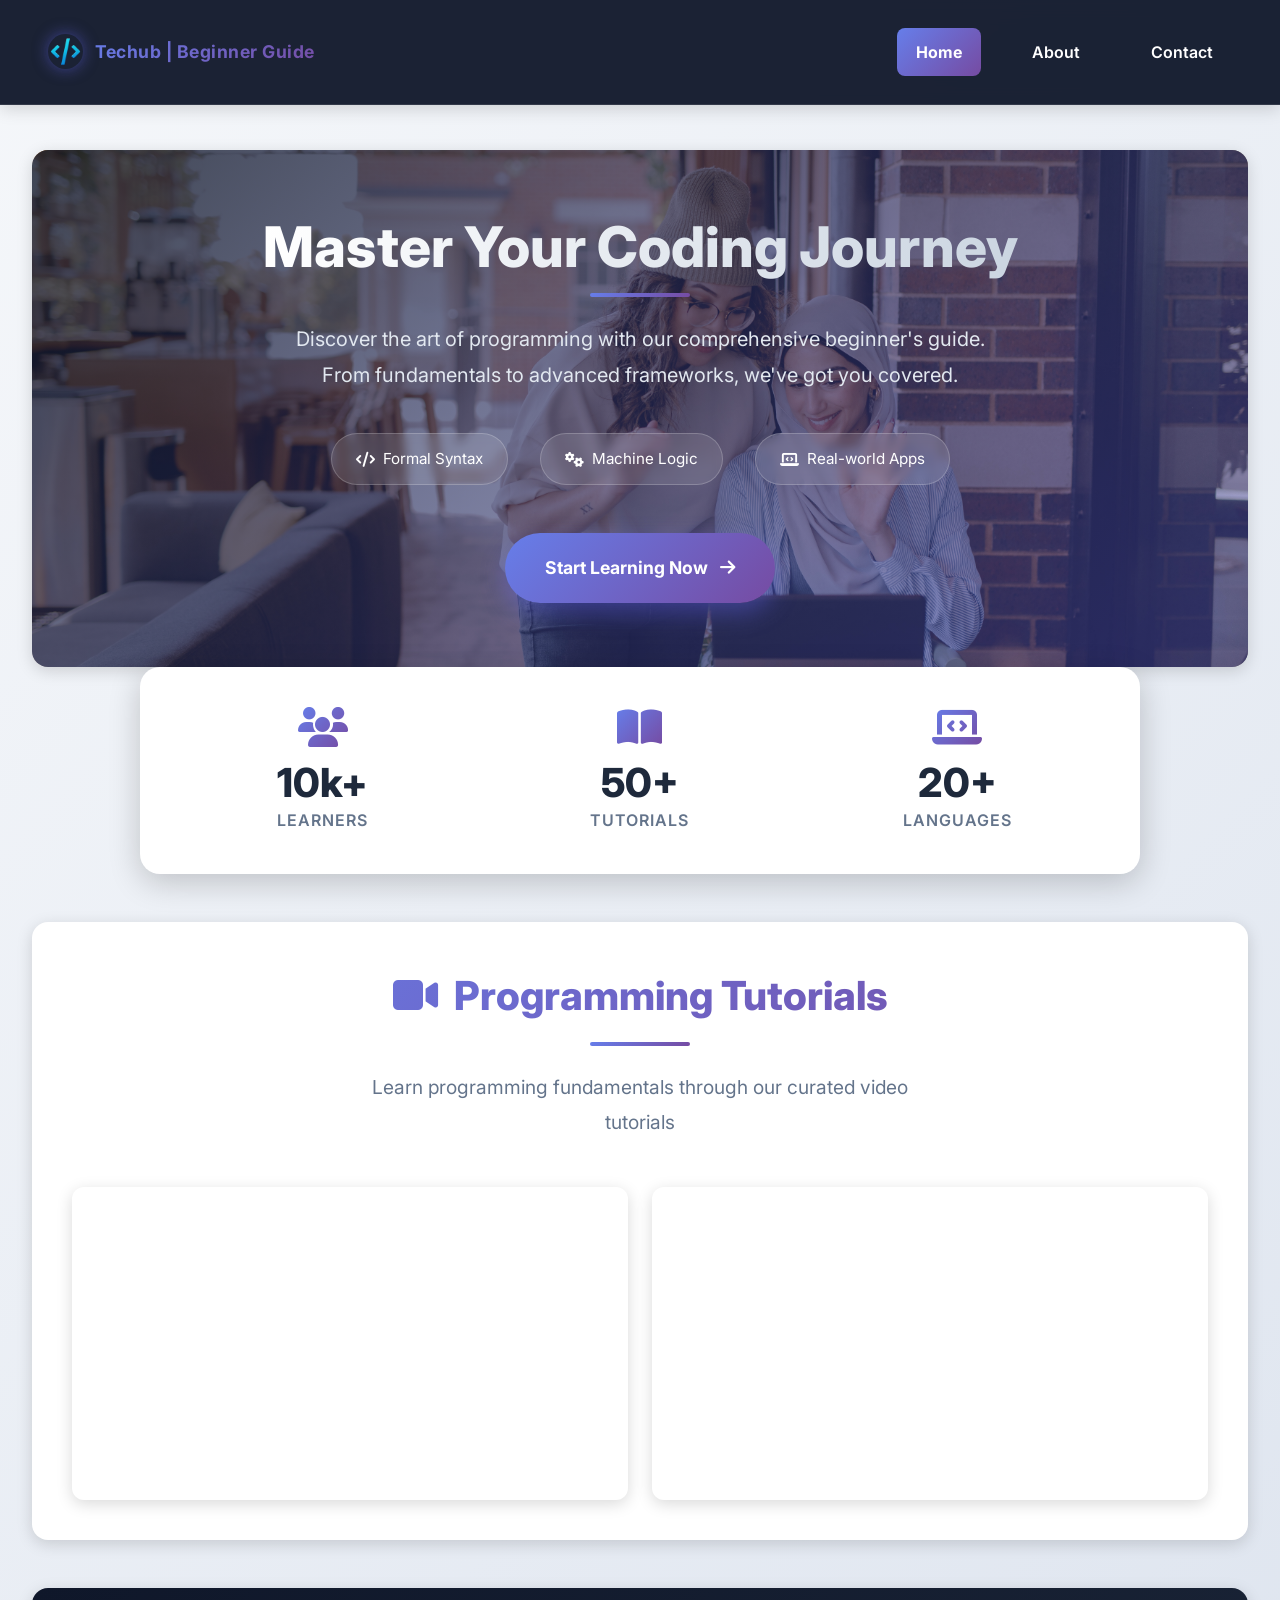
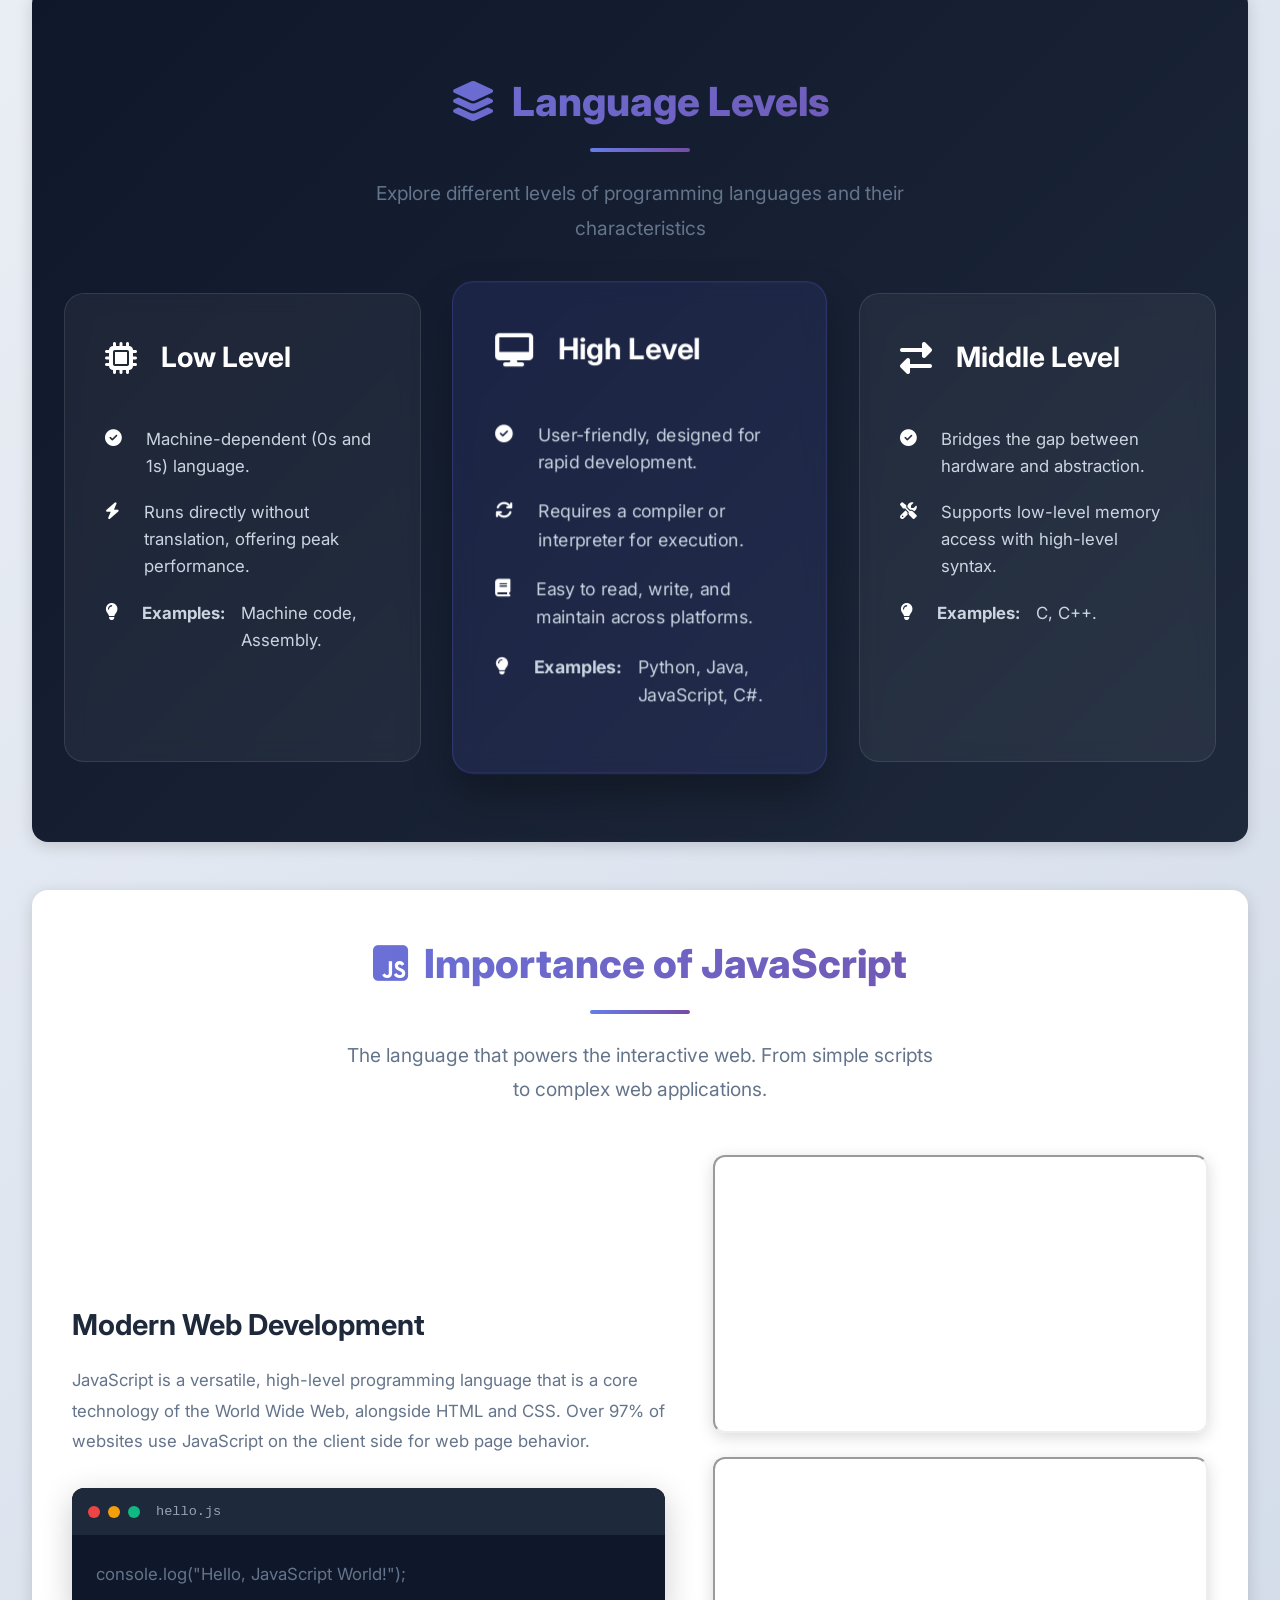
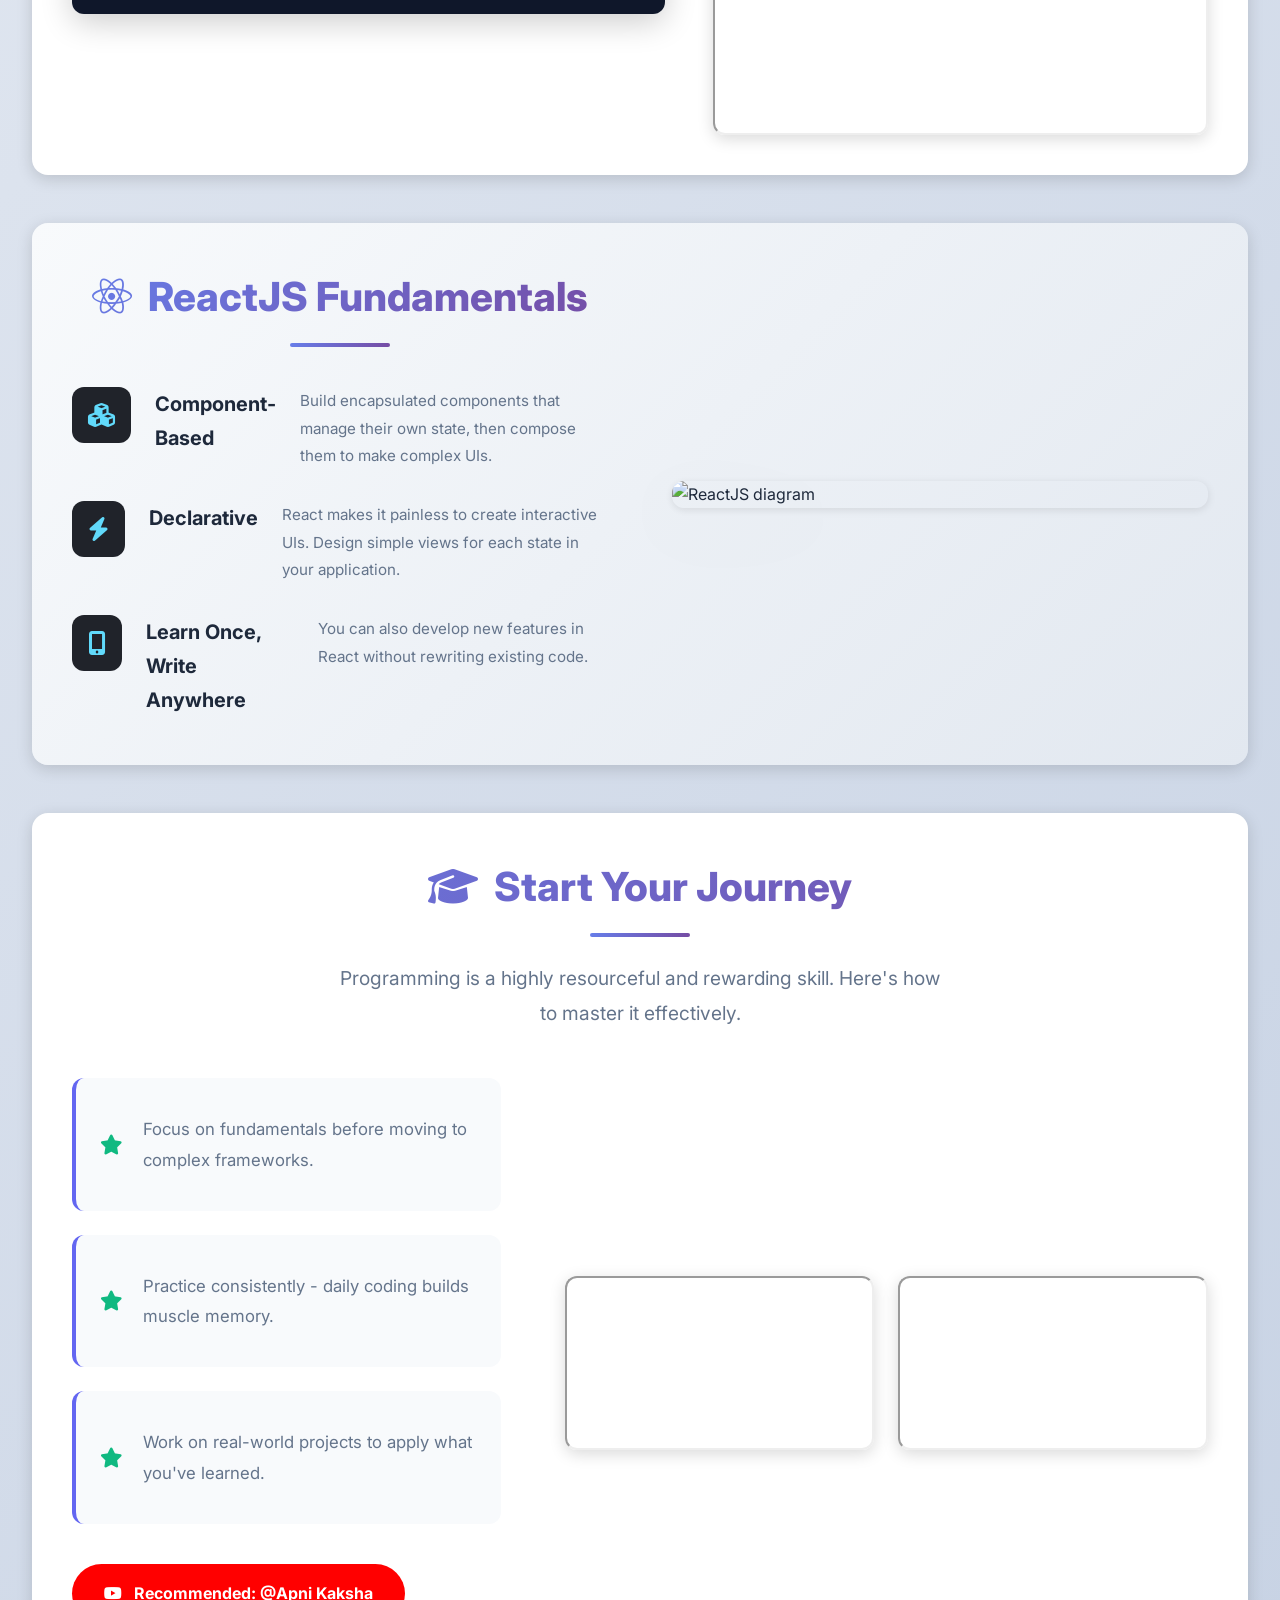
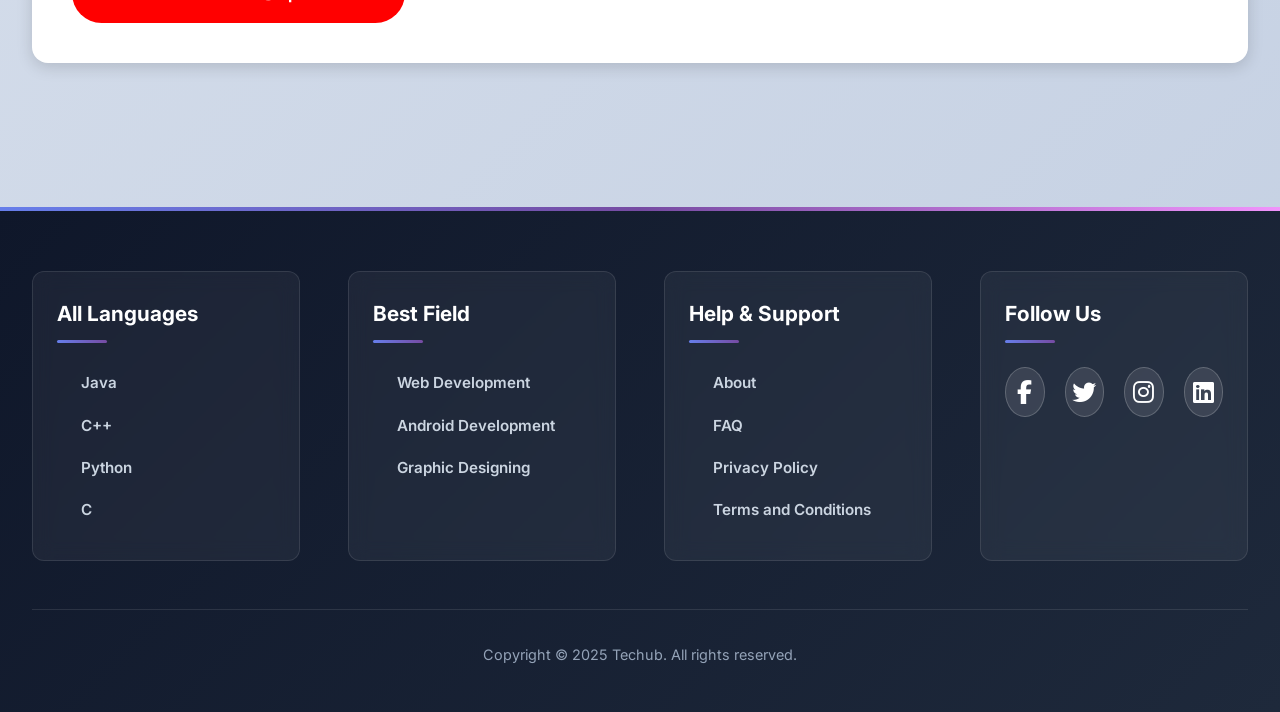
==== index.html @ 3363e0a1 "first commit" ====
<!DOCTYPE html>
<html lang="en">

<head>
    <meta charset="UTF-8">
    <meta http-equiv="X-UA-Compatible" content="IE=edge">
    <meta name="viewport" content="width=device-width, initial-scale=1.0">
    <meta name="description"
        content="Programming languages are a set of grammatical rules designed to instruct a computer how to perform specific tasks.">

    <!-- Font family -->
    <link href="https://fonts.googleapis.com/css2?family=Inter:wght@300;400;600;700;800&family=Roboto:wght@100;400;700&display=swap" rel="stylesheet">

    <!-- Font Awesome CDN -->
    <link rel="stylesheet" href="https://cdnjs.cloudflare.com/ajax/libs/font-awesome/6.4.2/css/all.min.css">

    <!-- CSS -->
    <link rel="stylesheet" href="./css/style.css" type="text/css">
    <link rel="stylesheet" href="./css/footer.css" type="text/css">

    <!-- Favicon -->
    <link rel="icon" href="./images/codesss.png" type="image/png">

    <title>Techub | The-Beginner-Guide</title>
</head>

<body>
    <!-- Navigation bar -->
    <header>
        <nav class="navbar">
            <div class="logo">
                <a href="./index.html">
                    <img src="./images/codesss.png" alt="Techub Logo">
                    <span>Techub | Beginner Guide</span>
                </a>
            </div>
            <button class="menu-toggle" aria-controls="primary-navigation" aria-expanded="false">
                <span class="sr-only">Menu</span>
                <i class="fas fa-bars"></i>
            </button>
            <ul id="primary-navigation" class="nav-links" data-visible="false">
                <li><a href="./index.html" class="active">Home</a></li>
                <li><a href="./html/about.html">About</a></li>
                <li><a href="./html/contact.html">Contact</a></li>
            </ul>
        </nav>
    </header>

    <!-- Main content -->
    <main>
        <section class="hero" id="home">
            <div class="hero-overlay"></div>
            <img class="homeimg" src="./images/microsoft-365-MFK0JpFU13U-unsplash.jpg" alt="Programming banner">
            <div class="text-content">
                <h1 class="hero-title">Master Your Coding Journey</h1>
                <p class="hero-subtitle">Discover the art of programming with our comprehensive beginner's guide. From fundamentals to advanced frameworks, we've got you covered.</p>
                <div class="hero-features">
                    <span><i class="fas fa-code"></i> Formal Syntax</span>
                    <span><i class="fas fa-cogs"></i> Machine Logic</span>
                    <span><i class="fas fa-laptop-code"></i> Real-world Apps</span>
                </div>
                <a href="#languages" class="cta-button">Start Learning Now <i class="fas fa-arrow-right"></i></a>
            </div>
        </section>

        <!-- Stats Section -->
        <section class="stats-section">
            <div class="stat-item">
                <i class="fas fa-users"></i>
                <span class="stat-number">10k+</span>
                <span class="stat-label">Learners</span>
            </div>
            <div class="stat-item">
                <i class="fas fa-book-open"></i>
                <span class="stat-number">50+</span>
                <span class="stat-label">Tutorials</span>
            </div>
            <div class="stat-item">
                <i class="fas fa-laptop-code"></i>
                <span class="stat-number">20+</span>
                <span class="stat-label">Languages</span>
            </div>
        </section>

        <!-- Embedded videos -->
        <section class="video-section" id="videos">
            <div class="section-header">
                <h1><i class="fas fa-video"></i> Programming Tutorials</h1>
                <p>Learn programming fundamentals through our curated video tutorials</p>
            </div>
            <div class="youtube">
                <iframe src="https://www.youtube.com/embed/e-5obm1G_FY" title="Functionality Of Programming"
                    frameborder="0"
                    allow="accelerometer; clipboard-write; encrypted-media; gyroscope; picture-in-picture; web-share"
                    allowfullscreen></iframe>
                <iframe src="https://www.youtube.com/embed/M3BM9TB-8yA" title="YouTube video player"
                    frameborder="0"
                    allow="accelerometer; clipboard-write; encrypted-media; gyroscope; picture-in-picture; web-share"
                    allowfullscreen></iframe>
            </div>
        </section>

        <!-- Programming languages -->
        <section class="languages" id="languages">
            <div class="section-header">
                <h1><i class="fas fa-layer-group"></i> Language Levels</h1>
                <p>Explore different levels of programming languages and their characteristics</p>
            </div>
            
            <div class="languages-grid">
                <div class="language-card">
                    <h2><i class="fas fa-microchip"></i> Low Level</h2>
                    <div class="card-content">
                        <p><i class="fas fa-check-circle"></i> Machine-dependent (0s and 1s) language.</p>
                        <p><i class="fas fa-bolt"></i> Runs directly without translation, offering peak performance.</p>
                        <p><i class="fas fa-lightbulb"></i> <strong>Examples:</strong> Machine code, Assembly.</p>
                    </div>
                </div>

                <div class="language-card featured">
                    <h2><i class="fas fa-desktop"></i> High Level</h2>
                    <div class="card-content">
                        <p><i class="fas fa-check-circle"></i> User-friendly, designed for rapid development.</p>
                        <p><i class="fas fa-sync"></i> Requires a compiler or interpreter for execution.</p>
                        <p><i class="fas fa-book"></i> Easy to read, write, and maintain across platforms.</p>
                        <p><i class="fas fa-lightbulb"></i> <strong>Examples:</strong> Python, Java, JavaScript, C#.</p>
                    </div>
                </div>

                <div class="language-card">
                    <h2><i class="fas fa-exchange-alt"></i> Middle Level</h2>
                    <div class="card-content">
                        <p><i class="fas fa-check-circle"></i> Bridges the gap between hardware and abstraction.</p>
                        <p><i class="fas fa-tools"></i> Supports low-level memory access with high-level syntax.</p>
                        <p><i class="fas fa-lightbulb"></i> <strong>Examples:</strong> C, C++.</p>
                    </div>
                </div>
            </div>
        </section>

        <!-- Importance of JavaScript -->
        <section id="javascript" class="js-section">
            <div class="section-header">
                <a href="https://www.geeksforgeeks.org/javascript/" target="_blank">
                    <h1><i class="fab fa-js-square"></i> Importance of JavaScript</h1>
                </a>
                <p>The language that powers the interactive web. From simple scripts to complex web applications.</p>
            </div>
            
            <div class="js-content">
                <div class="js-text">
                    <h2>Modern Web Development</h2>
                    <p>JavaScript is a versatile, high-level programming language that is a core technology of the World Wide Web, alongside HTML and CSS. Over 97% of websites use JavaScript on the client side for web page behavior.</p>
                    <div class="code-window">
                        <div class="code-header">
                            <span class="dot red"></span>
                            <span class="dot yellow"></span>
                            <span class="dot green"></span>
                            <span class="file-name">hello.js</span>
                        </div>
                        <p class="code-example">console.log("Hello, JavaScript World!");</p>
                    </div>
                </div>
                <div class="youtube-grid">
                    <iframe src="https://www.youtube.com/embed/Dv7gLpW91DM" title="JavaScript Tutorial"></iframe>
                    <iframe src="https://www.youtube.com/embed/1LkOa7Ky2ak" title="JS Fundamentals"></iframe>
                </div>
            </div>
        </section>

        <!-- About ReactJS -->
        <section id="reactjs" class="react-section">
            <div class="react-container">
                <div class="react-text">
                    <a href="https://upmostly.com/tutorials/react-hello-world-your-first-react-app" target="_blank">
                        <h1><i class="fab fa-react"></i> ReactJS Fundamentals</h1>
                    </a>
                    <div class="react-features">
                        <div class="react-feature">
                            <i class="fas fa-cubes"></i>
                            <h3>Component-Based</h3>
                            <p>Build encapsulated components that manage their own state, then compose them to make complex UIs.</p>
                        </div>
                        <div class="react-feature">
                            <i class="fas fa-bolt"></i>
                            <h3>Declarative</h3>
                            <p>React makes it painless to create interactive UIs. Design simple views for each state in your application.</p>
                        </div>
                        <div class="react-feature">
                            <i class="fas fa-mobile-alt"></i>
                            <h3>Learn Once, Write Anywhere</h3>
                            <p>You can also develop new features in React without rewriting existing code.</p>
                        </div>
                    </div>
                </div>
                <div class="react-visual">
                    <img src="https://miro.medium.com/v2/resize:fit:828/format:webp/1*y6C4nSvy2Woe0m7bWEn4BA.png" alt="ReactJS diagram">
                </div>
            </div>
        </section>

        <!-- Learning programming -->
        <section id="learning" class="learning-section">
            <div class="section-header">
                <h1><i class="fas fa-graduation-cap"></i> Start Your Journey</h1>
                <p>Programming is a highly resourceful and rewarding skill. Here's how to master it effectively.</p>
            </div>
            
            <div class="learning-grid">
                <div class="learning-tips">
                    <div class="tip-item">
                        <i class="fas fa-star"></i>
                        <p>Focus on fundamentals before moving to complex frameworks.</p>
                    </div>
                    <div class="tip-item">
                        <i class="fas fa-star"></i>
                        <p>Practice consistently - daily coding builds muscle memory.</p>
                    </div>
                    <div class="tip-item">
                        <i class="fas fa-star"></i>
                        <p>Work on real-world projects to apply what you've learned.</p>
                    </div>
                    <a href="https://www.youtube.com/@ApniKakshaOfficial" target="_blank" class="channel-btn">
                        <i class="fab fa-youtube"></i> Recommended: @Apni Kaksha
                    </a>
                </div>
                <div class="learning-videos">
                    <div class="youtube">
                        <iframe src="https://www.youtube.com/embed/ToZSFHUJdHM" title="Learning Tips 1"></iframe>
                        <iframe src="https://www.youtube.com/embed/shoQfc0cJp4" title="Learning Tips 2"></iframe>
                    </div>
                </div>
            </div>
        </section>
    </main>

    <!-- Footer -->
    <footer id="footer">
        <div class="f-container">
            <div class="f-row">
                <div class="f-column">
                    <h4>All Languages</h4>
                    <ul>
                        <li><a href="https://www.geeksforgeeks.org/java-tutorial/">Java</a></li>
                        <li><a href="https://www.geeksforgeeks.org/c-plus-plus/">C++</a></li>
                        <li><a href="https://www.geeksforgeeks.org/python-programming-language/">Python</a></li>
                        <li><a href="https://www.geeksforgeeks.org/c-programming-language/">C</a></li>
                    </ul>
                </div>
                <div class="f-column">
                    <h4>Best Field</h4>
                    <ul>
                        <li><a href="https://www.freecodecamp.org/news/tag/web-development/">Web Development</a></li>
                        <li><a href="https://www.freecodecamp.org/news/tag/android-app-development/">Android Development</a></li>
                        <li><a href="https://www.freecodecamp.org/news/tag/graphic-design/">Graphic Designing</a></li>
                    </ul>
                </div>
                <div class="f-column">
                    <h4>Help & Support</h4>
                    <ul>
                        <li><a href="./html/about.html">About</a></li>
                        <li><a href="./html/FAQ.html">FAQ</a></li>
                        <li><a href="./html/privacy_policy.html">Privacy Policy</a></li>
                        <li><a href="./html/T&C.html">Terms and Conditions</a></li>
                    </ul>
                </div>
                <div class="f-column">
                    <h4>Follow Us</h4>
                    <div class="social-links">
                        <a href="https://www.facebook.com/" target="_blank"><i class="fab fa-facebook-f"></i></a>
                        <a href="https://twitter.com/keshav_legend" target="_blank"><i class="fab fa-twitter"></i></a>
                        <a href="https://www.instagram.com/keshav._.legend/?hl=en" target="_blank"><i class="fab fa-instagram"></i></a>
                        <a href="https://www.linkedin.com/in/keshu23/" target="_blank"><i class="fa-brands fa-linkedin"></i></a>
                    </div>
                </div>
            </div>
        </div>
        <p class="copyright">Copyright © 2025 Techub. All rights reserved.</p>
    </footer>

    <!-- JavaScript -->
    <script src="./js/script.js" type="text/javascript"></script>
</body>

</html>
---- css/style.css ----
/* MODERN NAVBAR STYLES */
:root {
    --primary-color: #6366f1;
    --secondary-color: #8b5cf6;
    --accent-color: #10b981;
    --dark-bg: #0f172a;
    --card-bg: #ffffff;
    --text-primary: #1e293b;
    --text-secondary: #64748b;
    --gradient-1: linear-gradient(135deg, #667eea 0%, #764ba2 100%);
    --gradient-2: linear-gradient(135deg, #f093fb 0%, #f5576c 100%);
    --shadow-sm: 0 2px 8px rgba(0, 0, 0, 0.1);
    --shadow-md: 0 4px 16px rgba(0, 0, 0, 0.15);
    --shadow-lg: 0 8px 32px rgba(0, 0, 0, 0.2);
}

.navbar {
    display: flex;
    justify-content: space-between;
    align-items: center;
    background: rgba(15, 23, 42, 0.95);
    backdrop-filter: blur(10px);
    line-height: 6vh;
    padding: 8px 2rem;
    position: fixed;
    width: 100%;
    top: 0;
    z-index: 1000;
    transition: all 0.3s ease;
    box-shadow: var(--shadow-md);
    border-bottom: 1px solid rgba(255, 255, 255, 0.1);
}

.navbar.scrolled {
    padding: 5px 2rem;
    background: rgba(15, 23, 42, 0.98);
    box-shadow: var(--shadow-lg);
}

.logo {
    display: flex;
    align-items: center;
    justify-content: center;
    margin-left: 1rem;
}

.logo a {
    display: flex;
    align-items: center;
    flex-wrap: nowrap;
    text-decoration: none;
    transition: transform 0.3s ease;
}

.logo a:hover {
    transform: scale(1.05);
}

.logo img {
    width: 35px;
    height: 35px;
    margin-right: 0.75rem;
    border-radius: 50%;
    box-shadow: 0 0 15px rgba(99, 102, 241, 0.5);
    transition: all 0.3s ease;
}

.logo img:hover {
    box-shadow: 0 0 25px rgba(99, 102, 241, 0.8);
}

.logo a span {
    color: #fff;
    font-size: 1.1rem;
    font-weight: 700;
    background: linear-gradient(135deg, #667eea 0%, #764ba2 100%);
    -webkit-background-clip: text;
    -webkit-text-fill-color: transparent;
    background-clip: text;
    letter-spacing: 0.5px;
}

.menu-toggle {
    display: none;
    background: none;
    border: none;
    color: #fff;
    font-size: 1.8rem;
    cursor: pointer;
    padding: 0.5rem;
    border-radius: 8px;
    transition: all 0.3s ease;
}

.menu-toggle:hover {
    background-color: rgba(99, 102, 241, 0.2);
    transform: rotate(90deg);
}

.menu-toggle:focus {
    outline: 2px solid #6366f1;
}

.nav-links {
    list-style: none;
    display: flex;
    align-items: center;
    justify-content: center;
    margin-right: 1rem;
    padding: 0;
    gap: 2rem;
}

.nav-links a {
    color: #fff;
    text-decoration: none;
    font-size: 1rem;
    font-weight: 600;
    padding: 0.6rem 1.2rem;
    border-radius: 8px;
    transition: all 0.2s ease-in-out;
    display: flex;
    align-items: center;
    justify-content: center;
}

.nav-links a:hover {
    background-color: rgba(255, 255, 255, 0.1);
    color: #fff;
}

.nav-links a.active {
    background: var(--gradient-1);
    color: #fff;
    font-weight: 700;
}

.sr-only {
    position: absolute;
    width: 1px;
    height: 1px;
    padding: 0;
    margin: -1px;
    overflow: hidden;
    clip: rect(0, 0, 0, 0);
    white-space: nowrap;
    border: 0;
}

/* General styles */
* {
    margin: 0;
    padding: 0;
    box-sizing: border-box;
}

html {
    scroll-behavior: smooth;
}

body {
    font-family: 'Inter', 'Roboto', sans-serif;
    margin: 0;
    padding-top: 70px;
    line-height: 1.7;
    color: var(--text-primary);
    background: linear-gradient(135deg, #f5f7fa 0%, #c3cfe2 100%);
    min-height: 100vh;
}

main {
    max-width: 1400px;
    margin: 0 auto;
    padding: 2rem;
}

section {
    margin: 3rem 0;
    padding: 2.5rem;
    background: var(--card-bg);
    border-radius: 16px;
    box-shadow: var(--shadow-md);
    transition: all 0.3s ease;
    animation: fadeInUp 0.6s ease-out;
}

section:hover {
    transform: translateY(-5px);
    box-shadow: var(--shadow-lg);
}

@keyframes fadeInUp {
    from {
        opacity: 0;
        transform: translateY(30px);
    }
    to {
        opacity: 1;
        transform: translateY(0);
    }
}

h1 {
    color: var(--text-primary);
    font-size: 2.5rem;
    margin-bottom: 1.5rem;
    font-weight: 800;
    background: var(--gradient-1);
    -webkit-background-clip: text;
    -webkit-text-fill-color: transparent;
    background-clip: text;
    text-align: center;
    position: relative;
    padding-bottom: 1rem;
}

h1::after {
    content: '';
    position: absolute;
    bottom: 0;
    left: 50%;
    transform: translateX(-50%);
    width: 100px;
    height: 4px;
    background: var(--gradient-1);
    border-radius: 2px;
}

h2 {
    color: var(--text-primary);
    font-size: 1.8rem;
    margin-bottom: 1rem;
    font-weight: 700;
    margin-top: 1.5rem;
}

p, ul {
    font-size: 1.05rem;
    margin: 0.75rem 0;
    color: var(--text-secondary);
    line-height: 1.8;
}

ul {
    padding-left: 2rem;
}

ul li {
    margin: 0.5rem 0;
    position: relative;
}

ul li::marker {
    color: var(--accent-color);
}

img {
    max-width: 100%;
    height: auto;
    display: block;
    margin: 1.5rem auto;
    border-radius: 12px;
    box-shadow: var(--shadow-sm);
}

.youtube {
    display: grid;
    grid-template-columns: repeat(auto-fit, minmax(300px, 1fr));
    gap: 1.5rem;
    margin-top: 1.5rem;
}

.youtube iframe {
    width: 100%;
    aspect-ratio: 16 / 9;
    border-radius: 12px;
    box-shadow: var(--shadow-md);
    transition: all 0.3s ease;
}

.youtube iframe:hover {
    transform: scale(1.02);
    box-shadow: var(--shadow-lg);
}

a {
    color: var(--primary-color);
    text-decoration: none;
    font-weight: 600;
    transition: all 0.3s ease;
}

a:hover {
    color: var(--secondary-color);
    text-decoration: none;
}

/* Hero Section Enhancement */
.hero {
    position: relative;
    overflow: hidden;
    padding: 0;
    min-height: 500px;
    display: flex;
    align-items: center;
    justify-content: center;
}

.hero-overlay {
    position: absolute;
    top: 0;
    left: 0;
    width: 100%;
    height: 100%;
    background: linear-gradient(135deg, rgba(15, 23, 42, 0.8) 0%, rgba(99, 102, 241, 0.4) 100%);
    z-index: 1;
}

.hero img {
    position: absolute;
    top: 0;
    left: 0;
    width: 100%;
    height: 100%;
    object-fit: cover;
    z-index: 0;
    margin: 0;
    border-radius: 0;
}

.hero .text-content {
    position: relative;
    z-index: 2;
    text-align: center;
    padding: 4rem 2rem;
    max-width: 900px;
    margin: 0 auto;
    background: none;
    border-radius: 0;
}

.hero-title {
    font-size: 3.5rem;
    font-weight: 800;
    color: #fff;
    margin-bottom: 1.5rem;
    line-height: 1.2;
    background: linear-gradient(to right, #fff, #cbd5e1);
    -webkit-background-clip: text;
    -webkit-text-fill-color: transparent;
    text-shadow: none;
}

.hero-subtitle {
    font-size: 1.25rem;
    color: #e2e8f0 !important;
    margin-bottom: 2.5rem;
    max-width: 700px;
    margin-left: auto;
    margin-right: auto;
}

.hero-features {
    display: flex;
    justify-content: center;
    gap: 2rem;
    margin-bottom: 3rem;
    flex-wrap: wrap;
}

.hero-features span {
    background: rgba(255, 255, 255, 0.1);
    padding: 0.75rem 1.5rem;
    border-radius: 50px;
    backdrop-filter: blur(5px);
    border: 1px solid rgba(255, 255, 255, 0.2);
    font-size: 0.95rem;
    color: #fff;
    display: flex;
    align-items: center;
    gap: 0.5rem;
}

.cta-button {
    display: inline-flex;
    align-items: center;
    gap: 0.75rem;
    background: var(--gradient-1);
    color: #fff !important;
    padding: 1.25rem 2.5rem;
    border-radius: 50px;
    font-size: 1.1rem;
    font-weight: 700;
    transition: all 0.3s cubic-bezier(0.4, 0, 0.2, 1);
    box-shadow: 0 10px 25px rgba(99, 102, 241, 0.4);
}

.cta-button:hover {
    transform: translateY(-3px) scale(1.02);
    box-shadow: 0 15px 35px rgba(99, 102, 241, 0.6);
    color: #fff;
}

/* Stats Section */
.stats-section {
    display: grid;
    grid-template-columns: repeat(3, 1fr);
    gap: 2rem;
    margin: -3rem auto 3rem;
    position: relative;
    z-index: 10;
    max-width: 1000px;
    padding: 2.5rem;
    background: #fff;
    border-radius: 20px;
    box-shadow: var(--shadow-lg);
}

.stat-item {
    text-align: center;
    display: flex;
    flex-direction: column;
    align-items: center;
}

.stat-item i {
    font-size: 2.5rem;
    margin-bottom: 1rem;
    background: var(--gradient-1);
    -webkit-background-clip: text;
    -webkit-text-fill-color: transparent;
}

.stat-number {
    font-size: 2.5rem;
    font-weight: 800;
    color: var(--text-primary);
    line-height: 1;
    margin-bottom: 0.25rem;
}

.stat-label {
    font-size: 1rem;
    color: var(--text-secondary);
    font-weight: 600;
    text-transform: uppercase;
    letter-spacing: 1px;
}

/* Section Header */
.section-header {
    text-align: center;
    margin-bottom: 3rem;
}

.section-header p {
    font-size: 1.2rem;
    color: var(--text-secondary);
    max-width: 600px;
    margin: 0 auto;
}

.languages {
    background: linear-gradient(135deg, #0f172a 0%, #1e293b 100%);
    color: #fff;
    padding: 5rem 2rem;
}

.languages-grid {
    display: grid;
    grid-template-columns: repeat(auto-fit, minmax(320px, 1fr));
    gap: 2.5rem;
    margin-top: 3rem;
}

.language-card {
    background: rgba(255, 255, 255, 0.05);
    padding: 2.5rem;
    margin: 0;
    border-radius: 20px;
    backdrop-filter: blur(10px);
    border: 1px solid rgba(255, 255, 255, 0.1);
    transition: all 0.4s cubic-bezier(0.175, 0.885, 0.32, 1.275);
    display: flex;
    flex-direction: column;
}

.language-card.featured {
    background: rgba(99, 102, 241, 0.1);
    border-color: rgba(99, 102, 241, 0.3);
    transform: scale(1.05);
    z-index: 1;
    box-shadow: 0 20px 40px rgba(0, 0, 0, 0.3);
}

.language-card:hover {
    background: rgba(255, 255, 255, 0.1);
    transform: translateY(-10px) scale(1.02);
    box-shadow: 0 25px 50px rgba(0, 0, 0, 0.4);
    border-color: rgba(255, 255, 255, 0.2);
}

.language-card h2 {
    color: #fff;
    margin-top: 0;
    font-size: 1.75rem;
    margin-bottom: 1.5rem;
    display: flex;
    align-items: center;
    gap: 1rem;
}

.language-card h2 i {
    color: var(--primary-color);
    font-size: 2rem;
}

.language-card.featured h2 i {
    color: #fff;
}

.card-content p {
    color: #cbd5e1 !important;
    margin: 1.25rem 0;
    display: flex; 
    align-items: flex-start;
    gap: 1rem;
    line-height: 1.6;
}

.card-content p i {
    color: var(--accent-color);
    margin-top: 0.25rem;
    flex-shrink: 0;
}

.language-card.featured .card-content p i {
    color: #fff;
}

/* JavaScript Section */
.js-content {
    display: grid;
    grid-template-columns: 1.2fr 1fr;
    gap: 3rem;
    align-items: center;
}

.code-window {
    background: #0f172a;
    border-radius: 12px;
    overflow: hidden;
    box-shadow: var(--shadow-lg);
    margin-top: 2rem;
}

.code-header {
    background: #1e293b;
    padding: 0.75rem 1rem;
    display: flex;
    align-items: center;
    gap: 0.5rem;
}

.dot {
    width: 12px;
    height: 12px;
    border-radius: 50%;
}

.dot.red { background: #ef4444; }
.dot.yellow { background: #f59e0b; }
.dot.green { background: #10b981; }

.file-name {
    color: #94a3b8;
    font-size: 0.85rem;
    margin-left: 0.5rem;
    font-family: monospace;
}

.code-example {
    background: transparent;
    border: none;
    margin: 0;
    padding: 1.5rem;
}

.youtube-grid {
    display: flex;
    flex-direction: column;
    gap: 1.5rem;
}

.youtube-grid iframe {
    width: 100%;
    aspect-ratio: 16 / 9;
    border-radius: 12px;
    box-shadow: var(--shadow-md);
}

/* React Section */
.react-section {
    background: linear-gradient(135deg, #f8fafc 0%, #e2e8f0 100%);
}

.react-container {
    display: grid;
    grid-template-columns: 1fr 1fr;
    gap: 4rem;
    align-items: center;
}

.react-features {
    display: flex;
    flex-direction: column;
    gap: 2rem;
    margin-top: 2.5rem;
}

.react-feature {
    display: flex;
    gap: 1.5rem;
    align-items: flex-start;
}

.react-feature i {
    font-size: 1.5rem;
    color: #61dafb;
    background: #20232a;
    padding: 1rem;
    border-radius: 12px;
    flex-shrink: 0;
}

.react-feature h3 {
    margin: 0 0 0.5rem;
    font-size: 1.25rem;
    color: var(--text-primary);
}

.react-feature p {
    margin: 0;
    font-size: 0.95rem;
}

.react-visual img {
    width: 100%;
    filter: drop-shadow(0 20px 40px rgba(0, 0, 0, 0.1));
    transition: transform 0.5s ease;
}

.react-visual img:hover {
    transform: scale(1.05) rotate(2deg);
}

/* Learning Section */
.learning-grid {
    display: grid;
    grid-template-columns: 1fr 1.5fr;
    gap: 4rem;
    align-items: center;
}

.learning-tips {
    display: flex;
    flex-direction: column;
    gap: 1.5rem;
}

.tip-item {
    display: flex;
    gap: 1.25rem;
    align-items: center;
    background: #f8fafc;
    padding: 1.5rem;
    border-radius: 12px;
    border-left: 4px solid var(--primary-color);
    transition: transform 0.3s ease;
}

.tip-item:hover {
    transform: translateX(10px);
}

.tip-item i {
    color: var(--accent-color);
    font-size: 1.25rem;
}

.channel-btn {
    display: inline-flex;
    align-items: center;
    gap: 0.75rem;
    background: #ff0000;
    color: #fff !important;
    padding: 1rem 2rem;
    border-radius: 50px;
    font-weight: 700;
    margin-top: 1rem;
    align-self: flex-start;
}

@media (max-width: 992px) {
    .js-content, .react-container, .learning-grid {
        grid-template-columns: 1fr;
        gap: 3rem;
    }
    
    .react-visual {
        order: -1;
    }
}

/* Icon Styling */
h1 i, h2 i {
    margin-right: 0.5rem;
    color: var(--primary-color);
}

.languages h1 i, .languages h2 i {
    color: #fff;
}

p i {
    color: var(--accent-color);
    margin-right: 0.5rem;
}

.languages p i {
    color: #fff;
}

/* Tablet and larger phones (max-width: 768px) */
@media (max-width: 768px) {
    .navbar {
        padding: 8px 1rem;
    }

    .menu-toggle {
        display: block;
    }

    .nav-links {
        display: none;
        flex-direction: column;
        width: 100%;
        background: rgba(15, 23, 42, 0.98);
        backdrop-filter: blur(10px);
        position: absolute;
        top: 100%;
        left: 0;
        padding: 1.5rem;
        margin-right: 0;
        gap: 0.75rem;
        animation: slideDown 0.3s ease-out;
        box-shadow: var(--shadow-lg);
        border-top: 1px solid rgba(255, 255, 255, 0.1);
    }

    @keyframes slideDown {
        from {
            opacity: 0;
            transform: translateY(-10px);
        }
        to {
            opacity: 1;
            transform: translateY(0);
        }
    }

    .nav-links[data-visible="true"] {
        display: flex;
    }

    .nav-links li {
        margin: 0.5rem 0;
    }

    .nav-links a {
        padding: 1rem;
        width: 100%;
        text-align: center;
        background-color: rgba(255, 255, 255, 0.05);
        border-radius: 8px;
    }

    body {
        padding-top: 60px;
    }

    main {
        padding: 1rem;
    }

    section {
        padding: 1.5rem;
        margin: 2rem 0;
    }

    h1 {
        font-size: 2rem;
    }

    h1::after {
        width: 80px;
    }

    h2 {
        font-size: 1.5rem;
    }

    p, ul {
        font-size: 0.95rem;
    }

    .hero {
        min-height: 400px;
    }

    .hero-title {
        font-size: 2.5rem;
    }

    .hero-subtitle {
        font-size: 1.1rem;
        margin-bottom: 2rem;
    }

    .stats-section {
        grid-template-columns: 1fr;
        margin: 2rem 0;
        padding: 1.5rem;
    }

    .stat-number {
        font-size: 2rem;
    }

    .hero img {
        max-height: none;
    }

    .text-content {
        padding: 3rem 1rem;
    }

    .text-content p {
        font-size: 0.95rem;
    }

    .youtube {
        grid-template-columns: 1fr;
    }

    .youtube iframe {
        max-width: 100%;
    }

    .languages h2 {
        font-size: 1.5rem;
    }
}

/* Small phones (max-width: 576px) */
@media (max-width: 576px) {
    .navbar {
        padding: 8px 0.75rem;
    }

    .logo {
        margin-left: 0.5rem;
    }

    .logo img {
        width: 28px;
        height: 28px;
        margin-right: 0.5rem;
    }

    .logo a span {
        font-size: 0.95rem;
    }

    .menu-toggle {
        font-size: 1.5rem;
    }

    .nav-links {
        padding: 1rem;
        margin-right: 0;
    }

    body {
        padding-top: 55px;
    }

    main {
        padding: 0.75rem;
    }

    section {
        padding: 1.25rem;
        margin: 1.5rem 0;
    }

    h1 {
        font-size: 1.75rem;
    }

    h1::after {
        width: 60px;
    }

    h2 {
        font-size: 1.3rem;
    }

    p, ul {
        font-size: 0.9rem;
    }

    .text-content p {
        font-size: 0.9rem;
    }

    .youtube iframe {
        max-width: 100%;
    }

    .languages h2 {
        font-size: 1.3rem;
    }
}
---- css/footer.css ----
/* Modern Footer Styles */
#footer {
    background: linear-gradient(135deg, #0f172a 0%, #1e293b 100%);
    color: #fff;
    padding: 4rem 2rem 2rem;
    margin-top: 4rem;
    position: relative;
    overflow: hidden;
}

#footer::before {
    content: '';
    position: absolute;
    top: 0;
    left: 0;
    right: 0;
    height: 4px;
    background: linear-gradient(90deg, #667eea 0%, #764ba2 50%, #f093fb 100%);
}

.f-container {
    max-width: 1400px;
    margin: 0 auto;
    position: relative;
    z-index: 1;
}

.f-row {
    display: grid;
    grid-template-columns: repeat(auto-fit, minmax(250px, 1fr));
    gap: 3rem;
    margin-bottom: 3rem;
}

.f-column {
    padding: 1.5rem;
    background: rgba(255, 255, 255, 0.05);
    border-radius: 12px;
    backdrop-filter: blur(10px);
    border: 1px solid rgba(255, 255, 255, 0.1);
    transition: all 0.3s ease;
}

.f-column:hover {
    transform: translateY(-5px);
    background: rgba(255, 255, 255, 0.08);
    box-shadow: 0 8px 32px rgba(0, 0, 0, 0.3);
}

.f-column h4 {
    font-size: 1.3rem;
    margin-bottom: 1.5rem;
    color: #fff;
    font-weight: 700;
    position: relative;
    padding-bottom: 0.75rem;
}

.f-column h4::after {
    content: '';
    position: absolute;
    bottom: 0;
    left: 0;
    width: 50px;
    height: 3px;
    background: linear-gradient(90deg, #667eea 0%, #764ba2 100%);
    border-radius: 2px;
}

.f-column ul {
    list-style: none;
    padding: 0;
    margin: 0;
}

.f-column ul li {
    margin-bottom: 0.75rem;
}

.f-column ul li a {
    color: #cbd5e1;
    text-decoration: none;
    font-size: 0.95rem;
    transition: all 0.3s ease;
    display: inline-block;
    position: relative;
    padding-left: 1.5rem;
}

.f-column ul li a::before {
    content: '→';
    position: absolute;
    left: 0;
    opacity: 0;
    transform: translateX(-10px);
    transition: all 0.3s ease;
    color: #667eea;
}

.f-column ul li a:hover {
    color: #fff;
    transform: translateX(5px);
    padding-left: 1.75rem;
}

.f-column ul li a:hover::before {
    opacity: 1;
    transform: translateX(0);
}

.social-links {
    display: flex;
    justify-content: center;
    gap: 1.25rem;
    margin-top: 1rem;
}

.social-links a {
    color: #fff;
    font-size: 1.5rem;
    width: 50px;
    height: 50px;
    display: flex;
    align-items: center;
    justify-content: center;
    border-radius: 50%;
    background: rgba(255, 255, 255, 0.1);
    border: 1px solid rgba(255, 255, 255, 0.2);
    transition: all 0.3s ease;
    position: relative;
    overflow: hidden;
}

.social-links a::before {
    content: '';
    position: absolute;
    top: 0;
    left: 0;
    width: 100%;
    height: 100%;
    background: linear-gradient(135deg, #667eea 0%, #764ba2 100%);
    opacity: 0;
    transition: opacity 0.3s ease;
}

.social-links a:hover {
    transform: translateY(-5px) rotate(360deg);
    box-shadow: 0 8px 20px rgba(102, 126, 234, 0.4);
    border-color: transparent;
}

.social-links a:hover::before {
    opacity: 1;
}

.social-links a i {
    position: relative;
    z-index: 1;
}

.copyright {
    margin-top: 2rem;
    padding-top: 2rem;
    border-top: 1px solid rgba(255, 255, 255, 0.1);
    font-size: 0.9rem;
    color: #94a3b8;
    text-align: center;
}

/* Tablet and larger phones (max-width: 768px) */
@media (max-width: 768px) {
    #footer {
        padding: 3rem 1.5rem 1.5rem;
    }

    .f-row {
        grid-template-columns: 1fr;
        gap: 2rem;
    }

    .f-column {
        padding: 1.25rem;
    }

    .f-column h4 {
        font-size: 1.2rem;
    }

    .f-column ul li a {
        font-size: 0.9rem;
    }

    .social-links a {
        width: 45px;
        height: 45px;
        font-size: 1.3rem;
    }

    .copyright {
        font-size: 0.85rem;
    }
}

/* Small phones (max-width: 576px) */
@media (max-width: 576px) {
    #footer {
        padding: 2.5rem 1rem 1.25rem;
        margin-top: 3rem;
    }

    .f-column {
        padding: 1rem;
    }

    .f-column h4 {
        font-size: 1.1rem;
    }

    .f-column ul li a {
        font-size: 0.85rem;
    }

    .social-links a {
        width: 40px;
        height: 40px;
        font-size: 1.2rem;
    }

    .copyright {
        font-size: 0.8rem;
    }
}
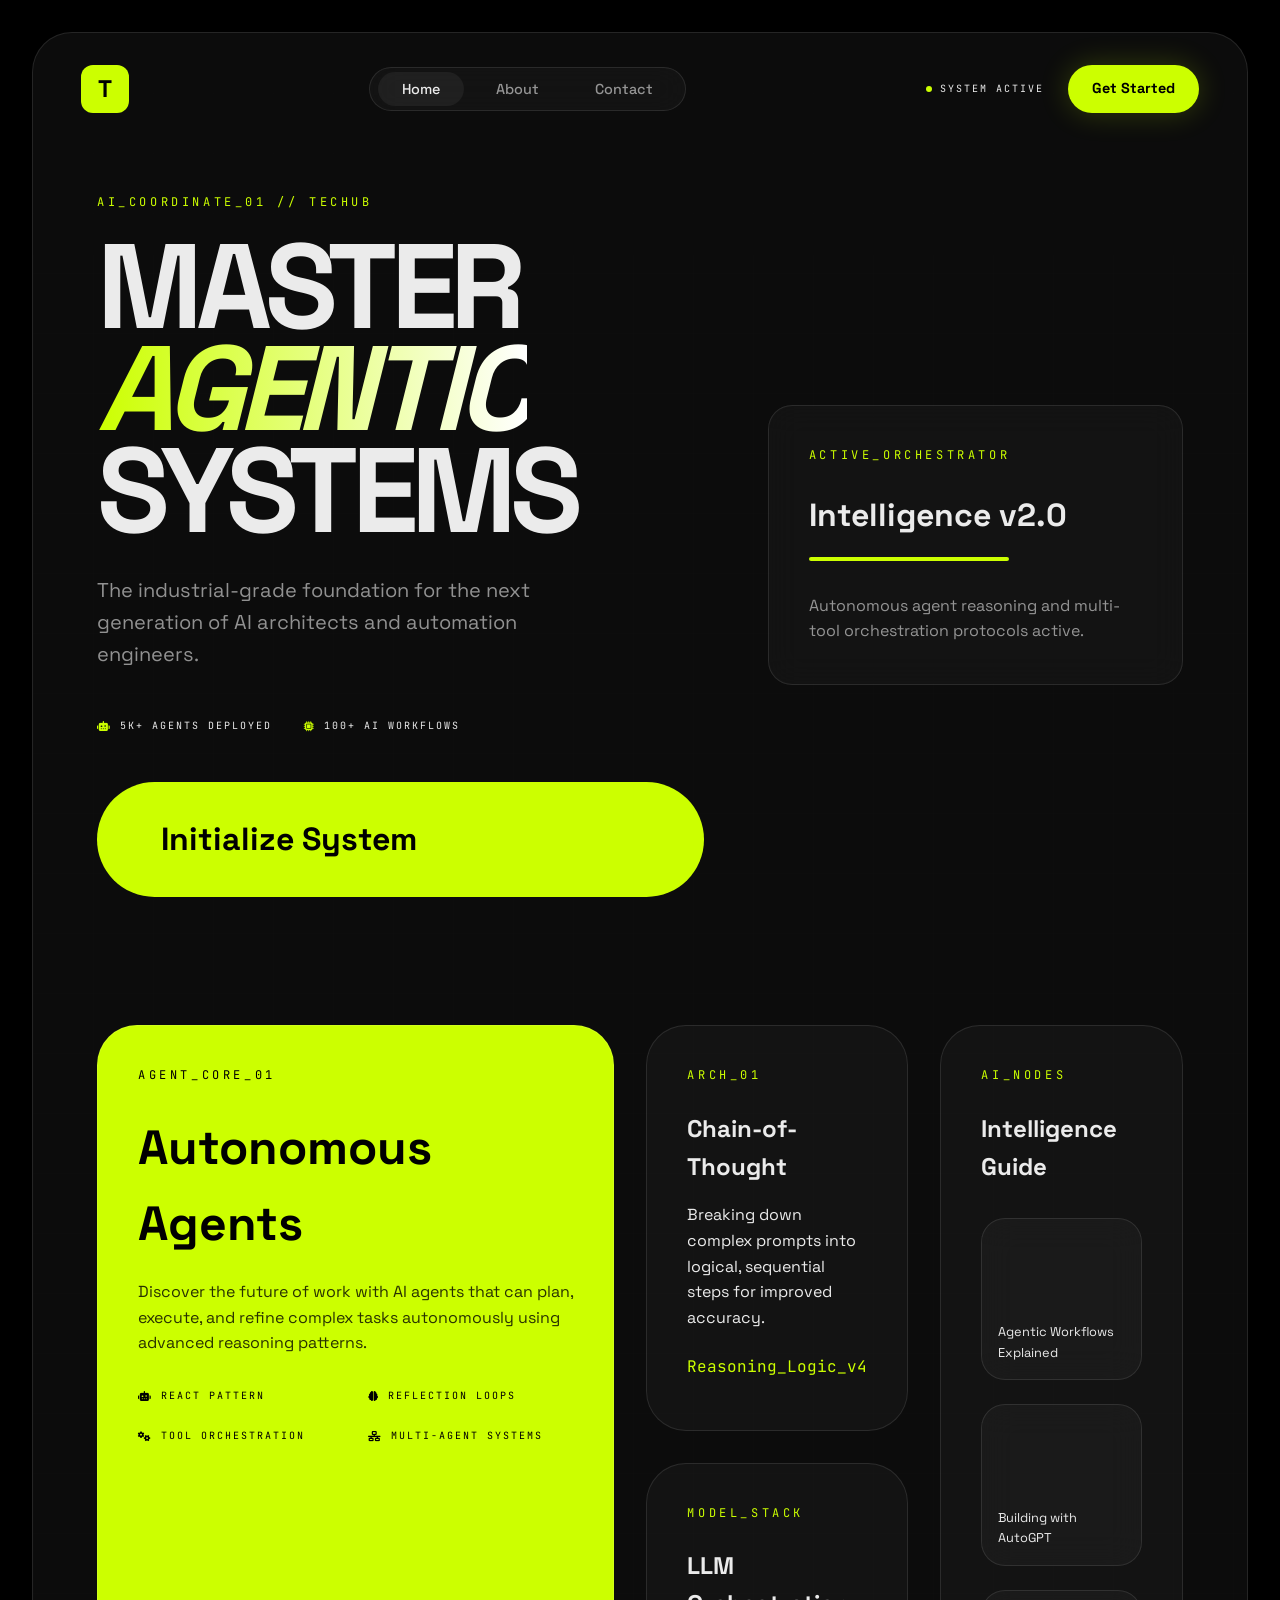
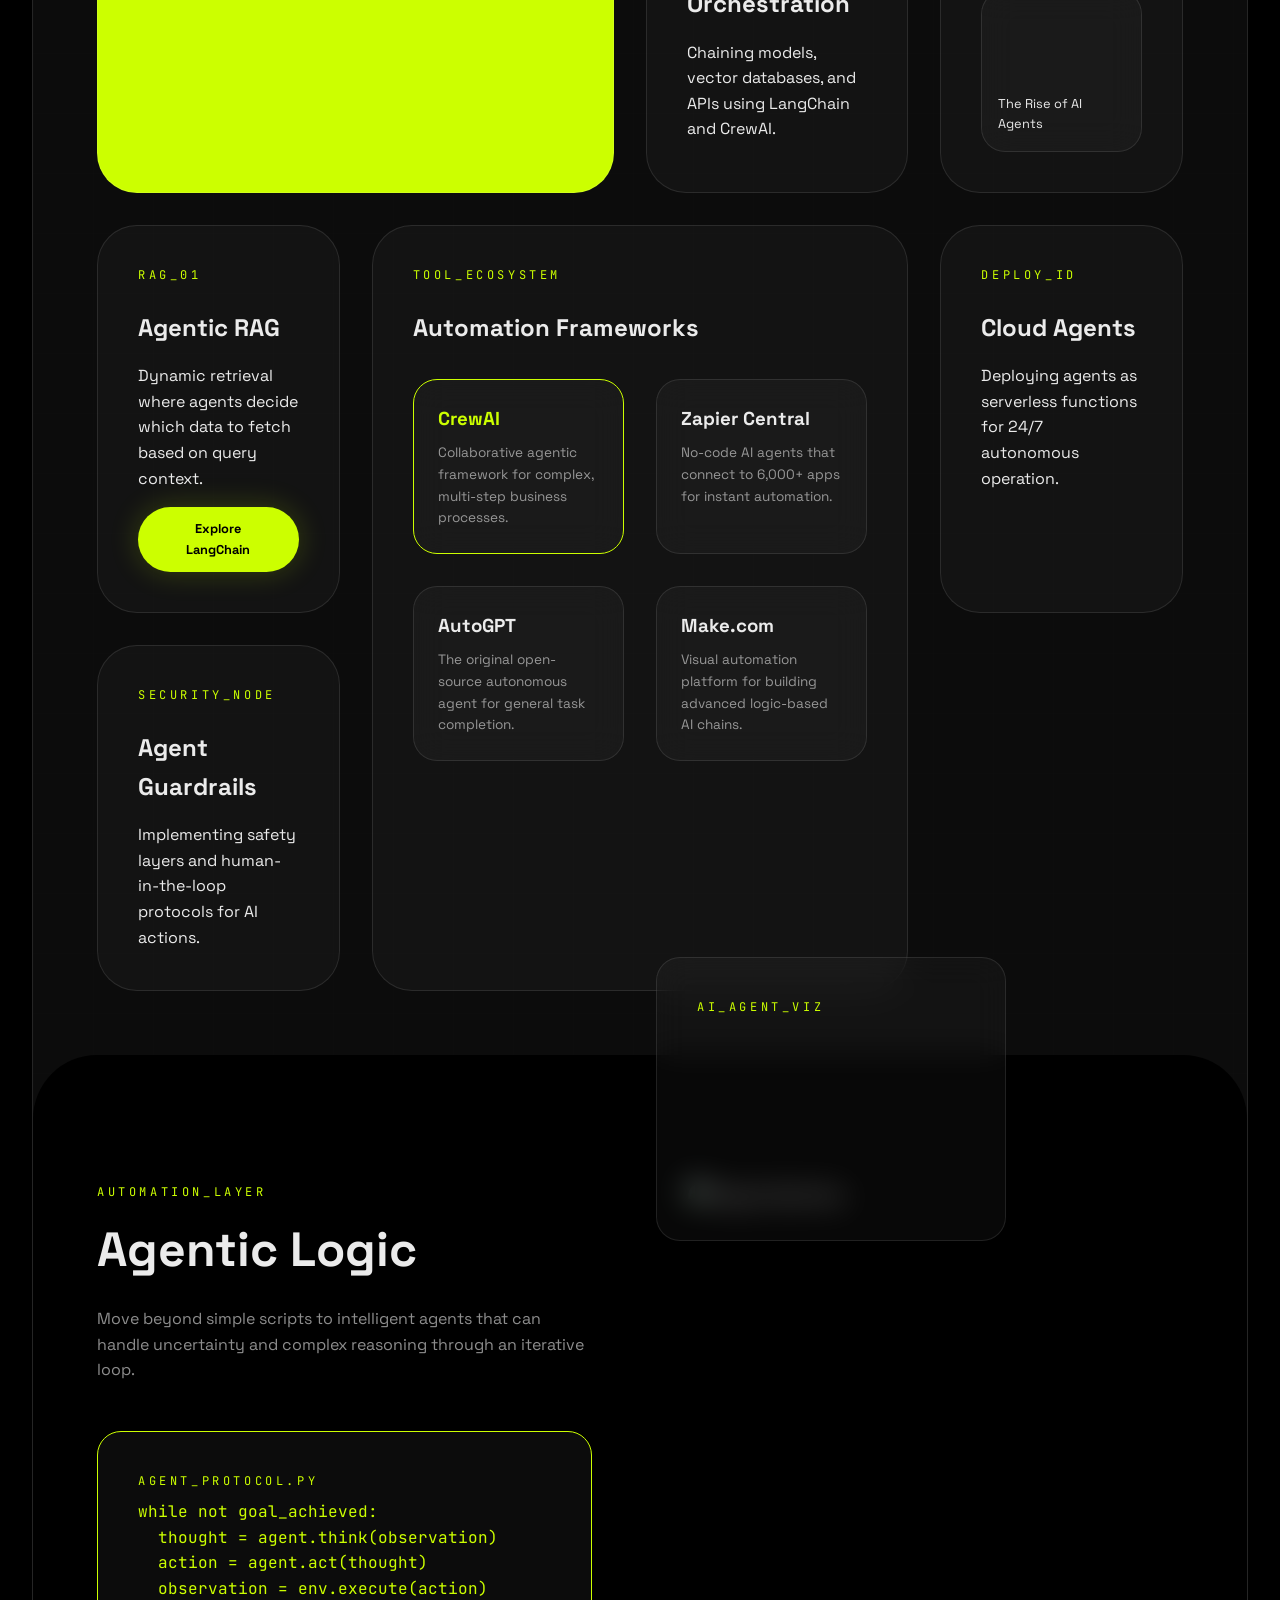
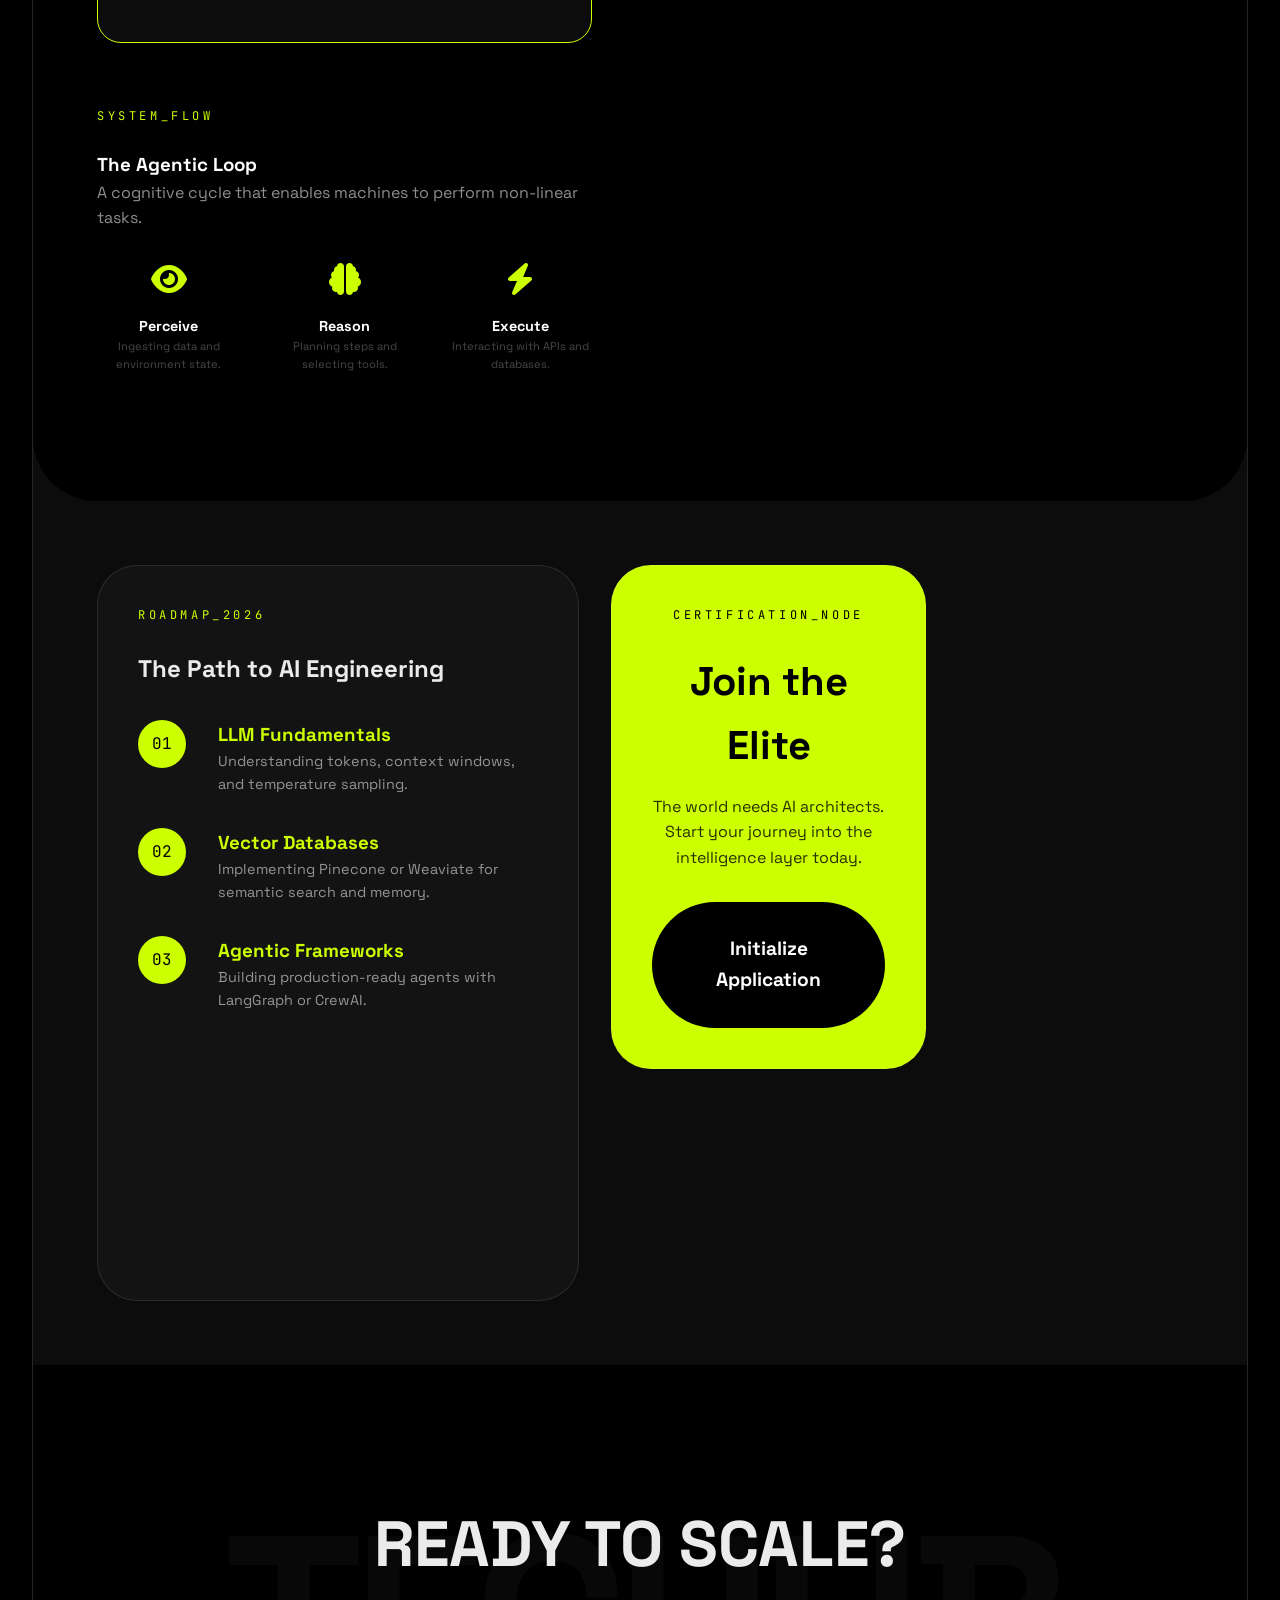
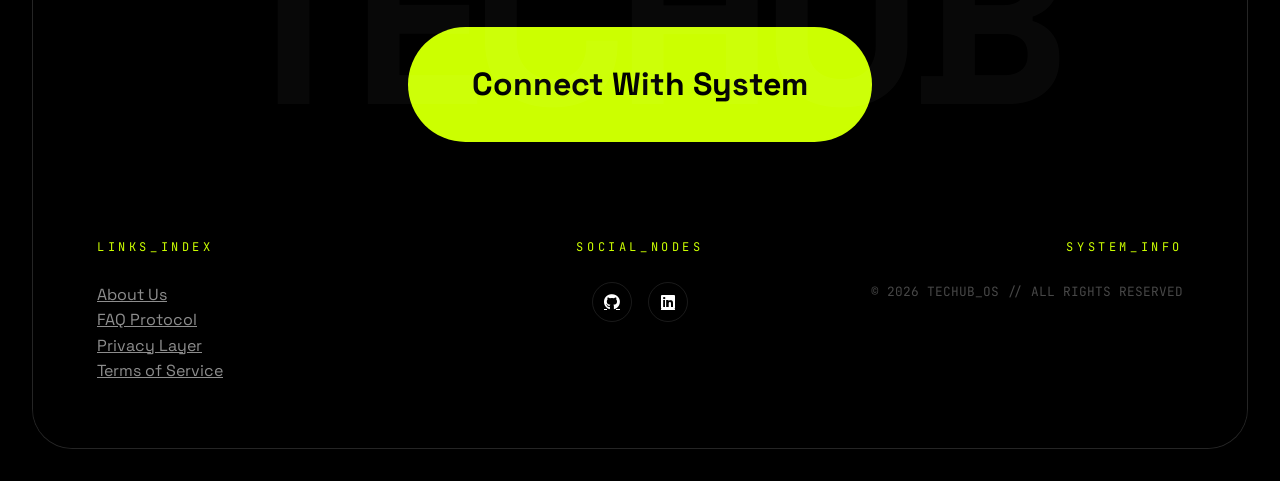
==== commit e47c3243: "feat(ui): redesign about and contact pages with futuristic theme" ====
--- a/index.html
+++ b/index.html
@@ -5,281 +5,275 @@
     <meta charset="UTF-8">
     <meta http-equiv="X-UA-Compatible" content="IE=edge">
     <meta name="viewport" content="width=device-width, initial-scale=1.0">
-    <meta name="description"
-        content="Programming languages are a set of grammatical rules designed to instruct a computer how to perform specific tasks.">
-
-    <!-- Font family -->
-    <link href="https://fonts.googleapis.com/css2?family=Inter:wght@300;400;600;700;800&family=Roboto:wght@100;400;700&display=swap" rel="stylesheet">
+    <meta name="description" content="A futuristic guide to mastering programming with Obsidian & Lime design system.">
+
+    <!-- CSS -->
+    <link rel="stylesheet" href="./css/style.css" type="text/css">
 
     <!-- Font Awesome CDN -->
     <link rel="stylesheet" href="https://cdnjs.cloudflare.com/ajax/libs/font-awesome/6.4.2/css/all.min.css">
 
-    <!-- CSS -->
-    <link rel="stylesheet" href="./css/style.css" type="text/css">
-    <link rel="stylesheet" href="./css/footer.css" type="text/css">
-
     <!-- Favicon -->
     <link rel="icon" href="./images/codesss.png" type="image/png">
 
-    <title>Techub | The-Beginner-Guide</title>
+    <title>Techub | Futuristic Beginner Guide</title>
 </head>
 
 <body>
-    <!-- Navigation bar -->
-    <header>
-        <nav class="navbar">
-            <div class="logo">
-                <a href="./index.html">
-                    <img src="./images/codesss.png" alt="Techub Logo">
-                    <span>Techub | Beginner Guide</span>
-                </a>
+    <div class="site-shell">
+        <!-- Navigation bar -->
+        <header>
+            <nav class="navbar">
+                <a href="./index.html" class="logo-box">T</a>
+                <ul class="nav-pill">
+                    <li><a href="./index.html" class="active">Home</a></li>
+                    <li><a href="./html/about.html">About</a></li>
+                    <li><a href="./html/contact.html">Contact</a></li>
+                </ul>
+                <div class="nav-status">
+                    <div class="status-tag">
+                        <span class="status-dot"></span>
+                        System Active
+                    </div>
+                    <a href="./html/contact.html" class="cta-neon">Get Started</a>
+                </div>
+            </nav>
+        </header>
+
+        <!-- Main content -->
+        <main>
+            <!-- Hero Section -->
+            <section class="hero" id="home">
+                <div class="hero-left">
+                    <div class="ai-label">AI_COORDINATE_01 // TECHUB</div>
+                    <h1 class="hero-title">MASTER <span>AGENTIC</span><br>SYSTEMS</h1>
+                    <p class="hero-subtitle">The industrial-grade foundation for the next generation of AI architects and automation engineers.</p>
+                    <div style="display: flex; gap: 2rem; margin-bottom: 3rem;">
+                        <div class="status-tag"><i class="fas fa-robot" style="color: var(--neon-lime);"></i> 5k+ Agents Deployed</div>
+                        <div class="status-tag"><i class="fas fa-microchip" style="color: var(--neon-lime);"></i> 100+ AI Workflows</div>
+                    </div>
+                    <a href="#ai-automation" class="massive-btn">Initialize System</a>
+                </div>
+                <div class="hero-right">
+                    <div class="glass-card">
+                        <div class="ai-label">ACTIVE_ORCHESTRATOR</div>
+                        <h2 style="font-size: 2rem; margin-bottom: 1rem;">Intelligence v2.0</h2>
+                        <div style="height: 4px; background: var(--neon-lime); width: 60%; margin-bottom: 2rem; border-radius: 2px;"></div>
+                        <p style="color: var(--secondary-white);">Autonomous agent reasoning and multi-tool orchestration protocols active.</p>
+                    </div>
+                </div>
+            </section>
+
+            <!-- AI & Automation Section -->
+            <section class="bento-section" id="ai-automation">
+                <div class="bento-card bento-2x2" style="background: var(--neon-lime); color: #000;">
+                    <div class="ai-label" style="color: #000;">AGENT_CORE_01</div>
+                    <h2 style="font-size: 3rem; font-weight: 800; color: #000;">Autonomous Agents</h2>
+                    <p style="color: #000; opacity: 0.8; margin-bottom: 2rem;">Discover the future of work with AI agents that can plan, execute, and refine complex tasks autonomously using advanced reasoning patterns.</p>
+                    <div style="display: grid; grid-template-columns: 1fr 1fr; gap: 1.5rem;">
+                        <div class="status-tag" style="color: #000; border-color: rgba(0,0,0,0.2);"><i class="fas fa-robot"></i> ReAct Pattern</div>
+                        <div class="status-tag" style="color: #000; border-color: rgba(0,0,0,0.2);"><i class="fas fa-brain"></i> Reflection Loops</div>
+                        <div class="status-tag" style="color: #000; border-color: rgba(0,0,0,0.2);"><i class="fas fa-cogs"></i> Tool Orchestration</div>
+                        <div class="status-tag" style="color: #000; border-color: rgba(0,0,0,0.2);"><i class="fas fa-network-wired"></i> Multi-Agent Systems</div>
+                    </div>
+                </div>
+
+                <div class="bento-card">
+                    <div class="ai-label">ARCH_01</div>
+                    <h2>Chain-of-Thought</h2>
+                    <p>Breaking down complex prompts into logical, sequential steps for improved accuracy.</p>
+                    <div style="margin-top: 1.5rem; color: var(--neon-lime); font-family: 'JetBrains Mono';">Reasoning_Logic_v4</div>
+                </div>
+
+                <div class="bento-card bento-1x2" style="background: var(--glass-bg);">
+                    <div class="ai-label">AI_NODES</div>
+                    <h2>Intelligence Guide</h2>
+                    <div style="display: flex; flex-direction: column; gap: 1.5rem; margin-top: 2rem;">
+                        <div class="glass-card" style="padding: 1rem; animation: none;">
+                            <iframe src="https://www.youtube.com/embed/v_Wl21_S6m0" style="width: 100%; aspect-ratio: 16/9; border-radius: 1rem; border: none;"></iframe>
+                            <p style="font-size: 0.8rem; margin-top: 0.5rem;">Agentic Workflows Explained</p>
+                        </div>
+                        <div class="glass-card" style="padding: 1rem; animation: none;">
+                            <iframe src="https://www.youtube.com/embed/bN0tZlS2f0U" style="width: 100%; aspect-ratio: 16/9; border-radius: 1rem; border: none;"></iframe>
+                            <p style="font-size: 0.8rem; margin-top: 0.5rem;">Building with AutoGPT</p>
+                        </div>
+                        <div class="glass-card" style="padding: 1rem; animation: none;">
+                            <iframe src="https://www.youtube.com/embed/PaTfOunC9Sg" style="width: 100%; aspect-ratio: 16/9; border-radius: 1rem; border: none;"></iframe>
+                            <p style="font-size: 0.8rem; margin-top: 0.5rem;">The Rise of AI Agents</p>
+                        </div>
+                    </div>
+                </div>
+
+                <div class="bento-card">
+                    <div class="ai-label">MODEL_STACK</div>
+                    <h2>LLM Orchestration</h2>
+                    <p>Chaining models, vector databases, and APIs using LangChain and CrewAI.</p>
+                </div>
+
+                <div class="bento-card">
+                    <div class="ai-label">RAG_01</div>
+                    <h2>Agentic RAG</h2>
+                    <p>Dynamic retrieval where agents decide which data to fetch based on query context.</p>
+                    <a href="https://www.langchain.com/" target="_blank" class="cta-neon" style="display: block; text-align: center; margin-top: 1rem; font-size: 0.8rem;">Explore LangChain</a>
+                </div>
+
+                <!-- Deep Dive: Automation Tools -->
+                <div class="bento-card bento-2x2">
+                    <div class="ai-label">TOOL_ECOSYSTEM</div>
+                    <h2>Automation Frameworks</h2>
+                    <div style="display: grid; grid-template-columns: 1fr 1fr; gap: 2rem; margin-top: 2rem;">
+                        <div class="glass-card" style="padding: 1.5rem; animation: none; border-color: var(--neon-lime);">
+                            <h3 style="color: var(--neon-lime); margin-bottom: 0.5rem;">CrewAI</h3>
+                            <p style="font-size: 0.85rem; color: var(--secondary-white);">Collaborative agentic framework for complex, multi-step business processes.</p>
+                        </div>
+                        <div class="glass-card" style="padding: 1.5rem; animation: none;">
+                            <h3 style="color: var(--primary-white); margin-bottom: 0.5rem;">Zapier Central</h3>
+                            <p style="font-size: 0.85rem; color: var(--secondary-white);">No-code AI agents that connect to 6,000+ apps for instant automation.</p>
+                        </div>
+                        <div class="glass-card" style="padding: 1.5rem; animation: none;">
+                            <h3 style="color: var(--primary-white); margin-bottom: 0.5rem;">AutoGPT</h3>
+                            <p style="font-size: 0.85rem; color: var(--secondary-white);">The original open-source autonomous agent for general task completion.</p>
+                        </div>
+                        <div class="glass-card" style="padding: 1.5rem; animation: none;">
+                            <h3 style="color: var(--primary-white); margin-bottom: 0.5rem;">Make.com</h3>
+                            <p style="font-size: 0.85rem; color: var(--secondary-white);">Visual automation platform for building advanced logic-based AI chains.</p>
+                        </div>
+                    </div>
+                </div>
+
+                <div class="bento-card">
+                    <div class="ai-label">DEPLOY_ID</div>
+                    <h2>Cloud Agents</h2>
+                    <p>Deploying agents as serverless functions for 24/7 autonomous operation.</p>
+                </div>
+
+                <div class="bento-card">
+                    <div class="ai-label">SECURITY_NODE</div>
+                    <h2>Agent Guardrails</h2>
+                    <p>Implementing safety layers and human-in-the-loop protocols for AI actions.</p>
+                </div>
+            </section>
+
+            <!-- Automation Methodology Section -->
+            <section class="methodology" style="background: #000; color: #fff; border-radius: 4rem;">
+                <div class="methodology-left">
+                    <div class="ai-label">AUTOMATION_LAYER</div>
+                    <h2 style="color: var(--primary-white);">Agentic Logic</h2>
+                    <p style="color: var(--secondary-white); margin-bottom: 3rem;">Move beyond simple scripts to intelligent agents that can handle uncertainty and complex reasoning through an iterative loop.</p>
+                    
+                    <div class="glass-card" style="background: #0c0c0c; border-color: var(--neon-lime); animation: none;">
+                        <div class="ai-label" style="margin-bottom: 0.5rem;">AGENT_PROTOCOL.PY</div>
+                        <p style="font-family: 'JetBrains Mono'; color: var(--neon-lime);">while not goal_achieved:<br>&nbsp;&nbsp;thought = agent.think(observation)<br>&nbsp;&nbsp;action = agent.act(thought)<br>&nbsp;&nbsp;observation = env.execute(action)</p>
+                    </div>
+
+                    <div style="margin-top: 4rem;">
+                        <div class="ai-label">SYSTEM_FLOW</div>
+                        <h3>The Agentic Loop</h3>
+                        <p style="color: var(--secondary-white);">A cognitive cycle that enables machines to perform non-linear tasks.</p>
+                        <div style="display: flex; gap: 2rem; margin-top: 2rem;">
+                            <div style="text-align: center; flex: 1;">
+                                <i class="fas fa-eye" style="font-size: 2rem; color: var(--neon-lime);"></i>
+                                <h4 style="font-size: 0.9rem; margin-top: 1rem;">Perceive</h4>
+                                <p style="font-size: 0.7rem; color: var(--muted-white);">Ingesting data and environment state.</p>
+                            </div>
+                            <div style="text-align: center; flex: 1;">
+                                <i class="fas fa-brain" style="font-size: 2rem; color: var(--neon-lime);"></i>
+                                <h4 style="font-size: 0.9rem; margin-top: 1rem;">Reason</h4>
+                                <p style="font-size: 0.7rem; color: var(--muted-white);">Planning steps and selecting tools.</p>
+                            </div>
+                            <div style="text-align: center; flex: 1;">
+                                <i class="fas fa-bolt" style="font-size: 2rem; color: var(--neon-lime);"></i>
+                                <h4 style="font-size: 0.9rem; margin-top: 1rem;">Execute</h4>
+                                <p style="font-size: 0.7rem; color: var(--muted-white);">Interacting with APIs and databases.</p>
+                            </div>
+                        </div>
+                    </div>
+                </div>
+                <div class="methodology-right">
+                    <div style="position: relative;">
+                        <img src="https://miro.medium.com/v2/resize:fit:1400/1*G_u_mF8u6tX-LwI5_5zQ2Q.png" alt="AI Agent Workflow" style="filter: brightness(0.8) contrast(1.2); border-radius: 2rem;">
+                        <div class="glass-card" style="position: absolute; bottom: -2rem; left: -2rem; max-width: 350px;">
+                            <div class="ai-label">AI_AGENT_VIZ</div>
+                            <div class="youtube" style="grid-template-columns: 1fr;">
+                                <iframe src="https://www.youtube.com/embed/PaTfOunC9Sg" style="width: 100%; aspect-ratio: 16/9; border-radius: 1rem; border: none;"></iframe>
+                            </div>
+                        </div>
+                    </div>
+                </div>
+            </section>
+
+            <!-- Technical Roadmap Section -->
+            <section class="bento-section">
+                <div class="bento-card bento-2x2">
+                    <div class="ai-label">ROADMAP_2026</div>
+                    <h2>The Path to AI Engineering</h2>
+                    <div style="margin-top: 2rem;">
+                        <div style="display: flex; gap: 2rem; margin-bottom: 2rem;">
+                            <div class="item-num" style="background: var(--neon-lime); color: #000; border: none;">01</div>
+                            <div>
+                                <h3 style="color: var(--neon-lime);">LLM Fundamentals</h3>
+                                <p style="font-size: 0.9rem; color: var(--secondary-white);">Understanding tokens, context windows, and temperature sampling.</p>
+                            </div>
+                        </div>
+                        <div style="display: flex; gap: 2rem; margin-bottom: 2rem;">
+                            <div class="item-num" style="background: var(--neon-lime); color: #000; border: none;">02</div>
+                            <div>
+                                <h3 style="color: var(--neon-lime);">Vector Databases</h3>
+                                <p style="font-size: 0.9rem; color: var(--secondary-white);">Implementing Pinecone or Weaviate for semantic search and memory.</p>
+                            </div>
+                        </div>
+                        <div style="display: flex; gap: 2rem;">
+                            <div class="item-num" style="background: var(--neon-lime); color: #000; border: none;">03</div>
+                            <div>
+                                <h3 style="color: var(--neon-lime);">Agentic Frameworks</h3>
+                                <p style="font-size: 0.9rem; color: var(--secondary-white);">Building production-ready agents with LangGraph or CrewAI.</p>
+                            </div>
+                        </div>
+                    </div>
+                </div>
+                <div class="bento-card bento-accent" style="display: flex; flex-direction: column; justify-content: center; align-items: center; text-align: center;">
+                    <div class="ai-label" style="color: #000;">CERTIFICATION_NODE</div>
+                    <h2 style="color: #000; font-size: 2.5rem;">Join the Elite</h2>
+                    <p style="color: #000; opacity: 0.8;">The world needs AI architects. Start your journey into the intelligence layer today.</p>
+                    <a href="./html/contact.html" class="massive-btn" style="background: #000; color: #fff; font-size: 1.2rem; margin-top: 2rem;">Initialize Application</a>
+                </div>
+            </section>
+        </main>
+
+        <!-- Footer -->
+        <footer>
+            <div class="footer-watermark">TECHUB</div>
+            <div class="footer-cta">
+                <h2 style="font-size: 4rem; margin-bottom: 2rem;">READY TO SCALE?</h2>
+                <a href="./html/contact.html" class="massive-btn">Connect With System</a>
             </div>
-            <button class="menu-toggle" aria-controls="primary-navigation" aria-expanded="false">
-                <span class="sr-only">Menu</span>
-                <i class="fas fa-bars"></i>
-            </button>
-            <ul id="primary-navigation" class="nav-links" data-visible="false">
-                <li><a href="./index.html" class="active">Home</a></li>
-                <li><a href="./html/about.html">About</a></li>
-                <li><a href="./html/contact.html">Contact</a></li>
-            </ul>
-        </nav>
-    </header>
-
-    <!-- Main content -->
-    <main>
-        <section class="hero" id="home">
-            <div class="hero-overlay"></div>
-            <img class="homeimg" src="./images/microsoft-365-MFK0JpFU13U-unsplash.jpg" alt="Programming banner">
-            <div class="text-content">
-                <h1 class="hero-title">Master Your Coding Journey</h1>
-                <p class="hero-subtitle">Discover the art of programming with our comprehensive beginner's guide. From fundamentals to advanced frameworks, we've got you covered.</p>
-                <div class="hero-features">
-                    <span><i class="fas fa-code"></i> Formal Syntax</span>
-                    <span><i class="fas fa-cogs"></i> Machine Logic</span>
-                    <span><i class="fas fa-laptop-code"></i> Real-world Apps</span>
-                </div>
-                <a href="#languages" class="cta-button">Start Learning Now <i class="fas fa-arrow-right"></i></a>
+            <div class="footer-content">
+                <div>
+                    <div class="ai-label">LINKS_INDEX</div>
+                    <ul style="list-style: none; padding: 0;">
+                        <li><a href="./html/about.html" style="color: var(--secondary-white);">About Us</a></li>
+                        <li><a href="./html/FAQ.html" style="color: var(--secondary-white);">FAQ Protocol</a></li>
+                        <li><a href="./html/privacy_policy.html" style="color: var(--secondary-white);">Privacy Layer</a></li>
+                        <li><a href="./html/T&C.html" style="color: var(--secondary-white);">Terms of Service</a></li>
+                    </ul>
+                </div>
+                <div style="text-align: center;">
+                    <div class="ai-label">SOCIAL_NODES</div>
+                    <div style="display: flex; gap: 1rem; justify-content: center; margin-top: 1rem;">
+                        <a href="https://github.com/keshu23" target="_blank" style="width: 40px; height: 40px; border: 1px solid var(--glass-border); border-radius: 50%; display: flex; align-items: center; justify-content: center; color: #fff;"><i class="fab fa-github"></i></a>
+                        <a href="https://www.linkedin.com/in/keshu23/" target="_blank" style="width: 40px; height: 40px; border: 1px solid var(--glass-border); border-radius: 50%; display: flex; align-items: center; justify-content: center; color: #fff;"><i class="fab fa-linkedin"></i></a>
+                    </div>
+                </div>
+                <div style="text-align: right;">
+                    <div class="ai-label">SYSTEM_INFO</div>
+                    <p style="font-family: 'JetBrains Mono'; font-size: 0.8rem; color: var(--muted-white);">© 2026 TECHUB_OS // ALL RIGHTS RESERVED</p>
+                </div>
             </div>
-        </section>
-
-        <!-- Stats Section -->
-        <section class="stats-section">
-            <div class="stat-item">
-                <i class="fas fa-users"></i>
-                <span class="stat-number">10k+</span>
-                <span class="stat-label">Learners</span>
-            </div>
-            <div class="stat-item">
-                <i class="fas fa-book-open"></i>
-                <span class="stat-number">50+</span>
-                <span class="stat-label">Tutorials</span>
-            </div>
-            <div class="stat-item">
-                <i class="fas fa-laptop-code"></i>
-                <span class="stat-number">20+</span>
-                <span class="stat-label">Languages</span>
-            </div>
-        </section>
-
-        <!-- Embedded videos -->
-        <section class="video-section" id="videos">
-            <div class="section-header">
-                <h1><i class="fas fa-video"></i> Programming Tutorials</h1>
-                <p>Learn programming fundamentals through our curated video tutorials</p>
-            </div>
-            <div class="youtube">
-                <iframe src="https://www.youtube.com/embed/e-5obm1G_FY" title="Functionality Of Programming"
-                    frameborder="0"
-                    allow="accelerometer; clipboard-write; encrypted-media; gyroscope; picture-in-picture; web-share"
-                    allowfullscreen></iframe>
-                <iframe src="https://www.youtube.com/embed/M3BM9TB-8yA" title="YouTube video player"
-                    frameborder="0"
-                    allow="accelerometer; clipboard-write; encrypted-media; gyroscope; picture-in-picture; web-share"
-                    allowfullscreen></iframe>
-            </div>
-        </section>
-
-        <!-- Programming languages -->
-        <section class="languages" id="languages">
-            <div class="section-header">
-                <h1><i class="fas fa-layer-group"></i> Language Levels</h1>
-                <p>Explore different levels of programming languages and their characteristics</p>
-            </div>
-            
-            <div class="languages-grid">
-                <div class="language-card">
-                    <h2><i class="fas fa-microchip"></i> Low Level</h2>
-                    <div class="card-content">
-                        <p><i class="fas fa-check-circle"></i> Machine-dependent (0s and 1s) language.</p>
-                        <p><i class="fas fa-bolt"></i> Runs directly without translation, offering peak performance.</p>
-                        <p><i class="fas fa-lightbulb"></i> <strong>Examples:</strong> Machine code, Assembly.</p>
-                    </div>
-                </div>
-
-                <div class="language-card featured">
-                    <h2><i class="fas fa-desktop"></i> High Level</h2>
-                    <div class="card-content">
-                        <p><i class="fas fa-check-circle"></i> User-friendly, designed for rapid development.</p>
-                        <p><i class="fas fa-sync"></i> Requires a compiler or interpreter for execution.</p>
-                        <p><i class="fas fa-book"></i> Easy to read, write, and maintain across platforms.</p>
-                        <p><i class="fas fa-lightbulb"></i> <strong>Examples:</strong> Python, Java, JavaScript, C#.</p>
-                    </div>
-                </div>
-
-                <div class="language-card">
-                    <h2><i class="fas fa-exchange-alt"></i> Middle Level</h2>
-                    <div class="card-content">
-                        <p><i class="fas fa-check-circle"></i> Bridges the gap between hardware and abstraction.</p>
-                        <p><i class="fas fa-tools"></i> Supports low-level memory access with high-level syntax.</p>
-                        <p><i class="fas fa-lightbulb"></i> <strong>Examples:</strong> C, C++.</p>
-                    </div>
-                </div>
-            </div>
-        </section>
-
-        <!-- Importance of JavaScript -->
-        <section id="javascript" class="js-section">
-            <div class="section-header">
-                <a href="https://www.geeksforgeeks.org/javascript/" target="_blank">
-                    <h1><i class="fab fa-js-square"></i> Importance of JavaScript</h1>
-                </a>
-                <p>The language that powers the interactive web. From simple scripts to complex web applications.</p>
-            </div>
-            
-            <div class="js-content">
-                <div class="js-text">
-                    <h2>Modern Web Development</h2>
-                    <p>JavaScript is a versatile, high-level programming language that is a core technology of the World Wide Web, alongside HTML and CSS. Over 97% of websites use JavaScript on the client side for web page behavior.</p>
-                    <div class="code-window">
-                        <div class="code-header">
-                            <span class="dot red"></span>
-                            <span class="dot yellow"></span>
-                            <span class="dot green"></span>
-                            <span class="file-name">hello.js</span>
-                        </div>
-                        <p class="code-example">console.log("Hello, JavaScript World!");</p>
-                    </div>
-                </div>
-                <div class="youtube-grid">
-                    <iframe src="https://www.youtube.com/embed/Dv7gLpW91DM" title="JavaScript Tutorial"></iframe>
-                    <iframe src="https://www.youtube.com/embed/1LkOa7Ky2ak" title="JS Fundamentals"></iframe>
-                </div>
-            </div>
-        </section>
-
-        <!-- About ReactJS -->
-        <section id="reactjs" class="react-section">
-            <div class="react-container">
-                <div class="react-text">
-                    <a href="https://upmostly.com/tutorials/react-hello-world-your-first-react-app" target="_blank">
-                        <h1><i class="fab fa-react"></i> ReactJS Fundamentals</h1>
-                    </a>
-                    <div class="react-features">
-                        <div class="react-feature">
-                            <i class="fas fa-cubes"></i>
-                            <h3>Component-Based</h3>
-                            <p>Build encapsulated components that manage their own state, then compose them to make complex UIs.</p>
-                        </div>
-                        <div class="react-feature">
-                            <i class="fas fa-bolt"></i>
-                            <h3>Declarative</h3>
-                            <p>React makes it painless to create interactive UIs. Design simple views for each state in your application.</p>
-                        </div>
-                        <div class="react-feature">
-                            <i class="fas fa-mobile-alt"></i>
-                            <h3>Learn Once, Write Anywhere</h3>
-                            <p>You can also develop new features in React without rewriting existing code.</p>
-                        </div>
-                    </div>
-                </div>
-                <div class="react-visual">
-                    <img src="https://miro.medium.com/v2/resize:fit:828/format:webp/1*y6C4nSvy2Woe0m7bWEn4BA.png" alt="ReactJS diagram">
-                </div>
-            </div>
-        </section>
-
-        <!-- Learning programming -->
-        <section id="learning" class="learning-section">
-            <div class="section-header">
-                <h1><i class="fas fa-graduation-cap"></i> Start Your Journey</h1>
-                <p>Programming is a highly resourceful and rewarding skill. Here's how to master it effectively.</p>
-            </div>
-            
-            <div class="learning-grid">
-                <div class="learning-tips">
-                    <div class="tip-item">
-                        <i class="fas fa-star"></i>
-                        <p>Focus on fundamentals before moving to complex frameworks.</p>
-                    </div>
-                    <div class="tip-item">
-                        <i class="fas fa-star"></i>
-                        <p>Practice consistently - daily coding builds muscle memory.</p>
-                    </div>
-                    <div class="tip-item">
-                        <i class="fas fa-star"></i>
-                        <p>Work on real-world projects to apply what you've learned.</p>
-                    </div>
-                    <a href="https://www.youtube.com/@ApniKakshaOfficial" target="_blank" class="channel-btn">
-                        <i class="fab fa-youtube"></i> Recommended: @Apni Kaksha
-                    </a>
-                </div>
-                <div class="learning-videos">
-                    <div class="youtube">
-                        <iframe src="https://www.youtube.com/embed/ToZSFHUJdHM" title="Learning Tips 1"></iframe>
-                        <iframe src="https://www.youtube.com/embed/shoQfc0cJp4" title="Learning Tips 2"></iframe>
-                    </div>
-                </div>
-            </div>
-        </section>
-    </main>
-
-    <!-- Footer -->
-    <footer id="footer">
-        <div class="f-container">
-            <div class="f-row">
-                <div class="f-column">
-                    <h4>All Languages</h4>
-                    <ul>
-                        <li><a href="https://www.geeksforgeeks.org/java-tutorial/">Java</a></li>
-                        <li><a href="https://www.geeksforgeeks.org/c-plus-plus/">C++</a></li>
-                        <li><a href="https://www.geeksforgeeks.org/python-programming-language/">Python</a></li>
-                        <li><a href="https://www.geeksforgeeks.org/c-programming-language/">C</a></li>
-                    </ul>
-                </div>
-                <div class="f-column">
-                    <h4>Best Field</h4>
-                    <ul>
-                        <li><a href="https://www.freecodecamp.org/news/tag/web-development/">Web Development</a></li>
-                        <li><a href="https://www.freecodecamp.org/news/tag/android-app-development/">Android Development</a></li>
-                        <li><a href="https://www.freecodecamp.org/news/tag/graphic-design/">Graphic Designing</a></li>
-                    </ul>
-                </div>
-                <div class="f-column">
-                    <h4>Help & Support</h4>
-                    <ul>
-                        <li><a href="./html/about.html">About</a></li>
-                        <li><a href="./html/FAQ.html">FAQ</a></li>
-                        <li><a href="./html/privacy_policy.html">Privacy Policy</a></li>
-                        <li><a href="./html/T&C.html">Terms and Conditions</a></li>
-                    </ul>
-                </div>
-                <div class="f-column">
-                    <h4>Follow Us</h4>
-                    <div class="social-links">
-                        <a href="https://www.facebook.com/" target="_blank"><i class="fab fa-facebook-f"></i></a>
-                        <a href="https://twitter.com/keshav_legend" target="_blank"><i class="fab fa-twitter"></i></a>
-                        <a href="https://www.instagram.com/keshav._.legend/?hl=en" target="_blank"><i class="fab fa-instagram"></i></a>
-                        <a href="https://www.linkedin.com/in/keshu23/" target="_blank"><i class="fa-brands fa-linkedin"></i></a>
-                    </div>
-                </div>
-            </div>
-        </div>
-        <p class="copyright">Copyright © 2025 Techub. All rights reserved.</p>
-    </footer>
+        </footer>
+    </div>
 
     <!-- JavaScript -->
     <script src="./js/script.js" type="text/javascript"></script>
 </body>
 
-</html>+</html>
--- a/css/style.css
+++ b/css/style.css
@@ -1,934 +1,376 @@
-/* MODERN NAVBAR STYLES */
+@import url('https://fonts.googleapis.com/css2?family=Space+Grotesk:wght@300..700&family=JetBrains+Mono:wght@400;700&display=swap');
+
 :root {
-    --primary-color: #6366f1;
-    --secondary-color: #8b5cf6;
-    --accent-color: #10b981;
-    --dark-bg: #0f172a;
-    --card-bg: #ffffff;
-    --text-primary: #1e293b;
-    --text-secondary: #64748b;
-    --gradient-1: linear-gradient(135deg, #667eea 0%, #764ba2 100%);
-    --gradient-2: linear-gradient(135deg, #f093fb 0%, #f5576c 100%);
-    --shadow-sm: 0 2px 8px rgba(0, 0, 0, 0.1);
-    --shadow-md: 0 4px 16px rgba(0, 0, 0, 0.15);
-    --shadow-lg: 0 8px 32px rgba(0, 0, 0, 0.2);
-}
-
-.navbar {
-    display: flex;
-    justify-content: space-between;
-    align-items: center;
-    background: rgba(15, 23, 42, 0.95);
-    backdrop-filter: blur(10px);
-    line-height: 6vh;
-    padding: 8px 2rem;
-    position: fixed;
-    width: 100%;
-    top: 0;
-    z-index: 1000;
-    transition: all 0.3s ease;
-    box-shadow: var(--shadow-md);
-    border-bottom: 1px solid rgba(255, 255, 255, 0.1);
-}
-
-.navbar.scrolled {
-    padding: 5px 2rem;
-    background: rgba(15, 23, 42, 0.98);
-    box-shadow: var(--shadow-lg);
-}
-
-.logo {
-    display: flex;
-    align-items: center;
-    justify-content: center;
-    margin-left: 1rem;
-}
-
-.logo a {
-    display: flex;
-    align-items: center;
-    flex-wrap: nowrap;
-    text-decoration: none;
-    transition: transform 0.3s ease;
-}
-
-.logo a:hover {
-    transform: scale(1.05);
-}
-
-.logo img {
-    width: 35px;
-    height: 35px;
-    margin-right: 0.75rem;
-    border-radius: 50%;
-    box-shadow: 0 0 15px rgba(99, 102, 241, 0.5);
-    transition: all 0.3s ease;
-}
-
-.logo img:hover {
-    box-shadow: 0 0 25px rgba(99, 102, 241, 0.8);
-}
-
-.logo a span {
-    color: #fff;
-    font-size: 1.1rem;
-    font-weight: 700;
-    background: linear-gradient(135deg, #667eea 0%, #764ba2 100%);
-    -webkit-background-clip: text;
-    -webkit-text-fill-color: transparent;
-    background-clip: text;
-    letter-spacing: 0.5px;
-}
-
-.menu-toggle {
-    display: none;
-    background: none;
-    border: none;
-    color: #fff;
-    font-size: 1.8rem;
-    cursor: pointer;
-    padding: 0.5rem;
-    border-radius: 8px;
-    transition: all 0.3s ease;
-}
-
-.menu-toggle:hover {
-    background-color: rgba(99, 102, 241, 0.2);
-    transform: rotate(90deg);
-}
-
-.menu-toggle:focus {
-    outline: 2px solid #6366f1;
-}
-
-.nav-links {
-    list-style: none;
-    display: flex;
-    align-items: center;
-    justify-content: center;
-    margin-right: 1rem;
-    padding: 0;
-    gap: 2rem;
-}
-
-.nav-links a {
-    color: #fff;
-    text-decoration: none;
-    font-size: 1rem;
-    font-weight: 600;
-    padding: 0.6rem 1.2rem;
-    border-radius: 8px;
-    transition: all 0.2s ease-in-out;
-    display: flex;
-    align-items: center;
-    justify-content: center;
-}
-
-.nav-links a:hover {
-    background-color: rgba(255, 255, 255, 0.1);
-    color: #fff;
-}
-
-.nav-links a.active {
-    background: var(--gradient-1);
-    color: #fff;
-    font-weight: 700;
-}
-
-.sr-only {
-    position: absolute;
-    width: 1px;
-    height: 1px;
-    padding: 0;
-    margin: -1px;
-    overflow: hidden;
-    clip: rect(0, 0, 0, 0);
-    white-space: nowrap;
-    border: 0;
-}
-
-/* General styles */
+    --obsidian-base: #0a0a0a;
+    --obsidian-surface: #0c0c0c;
+    --neon-lime: #ccff00;
+    --emerald-glow: #10b981;
+    --primary-white: #ebebeb;
+    --secondary-white: rgba(235, 235, 235, 0.6);
+    --muted-white: rgba(235, 235, 235, 0.3);
+    --glass-bg: rgba(255, 255, 255, 0.03);
+    --glass-border: rgba(255, 255, 255, 0.1);
+    --shadow-neon: 0 0 30px rgba(204, 255, 0, 0.2);
+    --transition-base: all 0.4s cubic-bezier(0.4, 0, 0.2, 1);
+}
+
 * {
     margin: 0;
     padding: 0;
     box-sizing: border-box;
-}
-
-html {
     scroll-behavior: smooth;
 }
 
 body {
-    font-family: 'Inter', 'Roboto', sans-serif;
-    margin: 0;
-    padding-top: 70px;
-    line-height: 1.7;
-    color: var(--text-primary);
-    background: linear-gradient(135deg, #f5f7fa 0%, #c3cfe2 100%);
+    background-color: #000000;
+    color: var(--primary-white);
+    font-family: 'Space Grotesk', sans-serif;
+    line-height: 1.6;
+    overflow-x: hidden;
+    padding: 2rem;
+}
+
+/* Floating Shell Architecture */
+.site-shell {
+    max-width: 1600px;
+    margin: 0 auto;
+    background-color: var(--obsidian-surface);
+    border-radius: 2.5rem;
+    position: relative;
+    overflow: hidden;
+    border: 1px solid var(--glass-border);
+    box-shadow: 0 25px 50px -12px rgba(0, 0, 0, 0.5);
+}
+
+/* Background Grid & Noise */
+.site-shell::before {
+    content: '';
+    position: absolute;
+    inset: 0;
+    background-image: 
+        linear-gradient(var(--glass-border) 1px, transparent 1px),
+        linear-gradient(90deg, var(--glass-border) 1px, transparent 1px);
+    background-size: 60px 60px;
+    opacity: 0.05;
+    pointer-events: none;
+    z-index: 0;
+}
+
+/* Navigation */
+header {
+    position: absolute;
+    top: 2rem;
+    left: 0;
+    right: 0;
+    z-index: 100;
+    background: transparent;
+}
+
+.navbar {
+    padding: 0 3rem;
+    display: flex;
+    justify-content: space-between;
+    align-items: center;
+}
+
+.logo-box {
+    background-color: var(--neon-lime);
+    color: #000;
+    width: 48px;
+    height: 48px;
+    display: flex;
+    align-items: center;
+    justify-content: center;
+    font-weight: 800;
+    font-size: 1.5rem;
+    border-radius: 0.75rem;
+    text-decoration: none;
+}
+
+.nav-pill {
+    background: var(--glass-bg);
+    backdrop-filter: blur(16px);
+    border: 1px solid var(--glass-border);
+    padding: 0.5rem;
+    border-radius: 9999px;
+    display: flex;
+    gap: 0.5rem;
+    list-style: none;
+}
+
+.nav-pill a {
+    color: var(--secondary-white);
+    text-decoration: none;
+    padding: 0.5rem 1.5rem;
+    border-radius: 9999px;
+    font-weight: 500;
+    transition: var(--transition-base);
+    font-size: 0.9rem;
+}
+
+.nav-pill a:hover, .nav-pill a.active {
+    color: var(--primary-white);
+    background: rgba(255, 255, 255, 0.05);
+}
+
+.nav-status {
+    display: flex;
+    align-items: center;
+    gap: 1.5rem;
+}
+
+.status-tag {
+    font-family: 'JetBrains Mono', monospace;
+    font-size: 10px;
+    text-transform: uppercase;
+    letter-spacing: 0.2em;
+    display: flex;
+    align-items: center;
+    gap: 0.5rem;
+}
+
+.status-dot {
+    width: 6px;
+    height: 6px;
+    background-color: var(--neon-lime);
+    border-radius: 50%;
+    animation: pulse 2s infinite;
+}
+
+@keyframes pulse {
+    0% { transform: scale(1); opacity: 1; box-shadow: 0 0 0 0 rgba(204, 255, 0, 0.7); }
+    70% { transform: scale(1.1); opacity: 0.7; box-shadow: 0 0 0 10px rgba(204, 255, 0, 0); }
+    100% { transform: scale(1); opacity: 1; box-shadow: 0 0 0 0 rgba(204, 255, 0, 0); }
+}
+
+.cta-neon {
+    background-color: var(--neon-lime);
+    color: #000;
+    padding: 0.75rem 1.5rem;
+    border-radius: 9999px;
+    font-weight: 700;
+    text-decoration: none;
+    transition: var(--transition-base);
+    box-shadow: var(--shadow-neon);
+    font-size: 0.9rem;
+}
+
+.cta-neon:hover {
+    transform: scale(1.05);
+    filter: brightness(1.1);
+}
+
+/* Hero Section */
+.hero {
     min-height: 100vh;
-}
-
-main {
-    max-width: 1400px;
-    margin: 0 auto;
-    padding: 2rem;
-}
-
-section {
-    margin: 3rem 0;
-    padding: 2.5rem;
-    background: var(--card-bg);
-    border-radius: 16px;
-    box-shadow: var(--shadow-md);
-    transition: all 0.3s ease;
-    animation: fadeInUp 0.6s ease-out;
-}
-
-section:hover {
-    transform: translateY(-5px);
-    box-shadow: var(--shadow-lg);
-}
-
-@keyframes fadeInUp {
-    from {
-        opacity: 0;
-        transform: translateY(30px);
-    }
-    to {
-        opacity: 1;
-        transform: translateY(0);
-    }
-}
-
-h1 {
-    color: var(--text-primary);
-    font-size: 2.5rem;
+    display: grid;
+    grid-template-columns: repeat(12, 1fr);
+    padding: 10rem 4rem 4rem;
+    gap: 4rem;
+    position: relative;
+    z-index: 1;
+}
+
+.hero-left {
+    grid-column: span 7;
+    display: flex;
+    flex-direction: column;
+    justify-content: center;
+}
+
+.ai-label {
+    font-family: 'JetBrains Mono', monospace;
+    color: var(--neon-lime);
+    font-size: 0.75rem;
     margin-bottom: 1.5rem;
-    font-weight: 800;
-    background: var(--gradient-1);
+    letter-spacing: 0.3em;
+}
+
+.hero-title {
+    font-size: 7.5rem;
+    line-height: 0.85;
+    font-weight: 700;
+    letter-spacing: -0.06em;
+    margin-bottom: 2rem;
+}
+
+.hero-title span {
+    font-style: italic;
+    background: linear-gradient(to right, var(--neon-lime), #fff);
     -webkit-background-clip: text;
     -webkit-text-fill-color: transparent;
-    background-clip: text;
-    text-align: center;
-    position: relative;
-    padding-bottom: 1rem;
-}
-
-h1::after {
-    content: '';
-    position: absolute;
-    bottom: 0;
-    left: 50%;
-    transform: translateX(-50%);
-    width: 100px;
-    height: 4px;
-    background: var(--gradient-1);
-    border-radius: 2px;
-}
-
-h2 {
-    color: var(--text-primary);
-    font-size: 1.8rem;
-    margin-bottom: 1rem;
-    font-weight: 700;
-    margin-top: 1.5rem;
-}
-
-p, ul {
-    font-size: 1.05rem;
-    margin: 0.75rem 0;
-    color: var(--text-secondary);
-    line-height: 1.8;
-}
-
-ul {
-    padding-left: 2rem;
-}
-
-ul li {
-    margin: 0.5rem 0;
-    position: relative;
-}
-
-ul li::marker {
-    color: var(--accent-color);
-}
-
-img {
-    max-width: 100%;
-    height: auto;
-    display: block;
-    margin: 1.5rem auto;
-    border-radius: 12px;
-    box-shadow: var(--shadow-sm);
-}
-
-.youtube {
-    display: grid;
-    grid-template-columns: repeat(auto-fit, minmax(300px, 1fr));
-    gap: 1.5rem;
-    margin-top: 1.5rem;
-}
-
-.youtube iframe {
-    width: 100%;
-    aspect-ratio: 16 / 9;
-    border-radius: 12px;
-    box-shadow: var(--shadow-md);
-    transition: all 0.3s ease;
-}
-
-.youtube iframe:hover {
-    transform: scale(1.02);
-    box-shadow: var(--shadow-lg);
-}
-
-a {
-    color: var(--primary-color);
-    text-decoration: none;
-    font-weight: 600;
-    transition: all 0.3s ease;
-}
-
-a:hover {
-    color: var(--secondary-color);
-    text-decoration: none;
-}
-
-/* Hero Section Enhancement */
-.hero {
-    position: relative;
-    overflow: hidden;
-    padding: 0;
-    min-height: 500px;
-    display: flex;
-    align-items: center;
-    justify-content: center;
-}
-
-.hero-overlay {
-    position: absolute;
-    top: 0;
-    left: 0;
-    width: 100%;
-    height: 100%;
-    background: linear-gradient(135deg, rgba(15, 23, 42, 0.8) 0%, rgba(99, 102, 241, 0.4) 100%);
-    z-index: 1;
-}
-
-.hero img {
-    position: absolute;
-    top: 0;
-    left: 0;
-    width: 100%;
-    height: 100%;
-    object-fit: cover;
-    z-index: 0;
-    margin: 0;
-    border-radius: 0;
-}
-
-.hero .text-content {
-    position: relative;
-    z-index: 2;
-    text-align: center;
-    padding: 4rem 2rem;
-    max-width: 900px;
-    margin: 0 auto;
-    background: none;
-    border-radius: 0;
-}
-
-.hero-title {
-    font-size: 3.5rem;
-    font-weight: 800;
-    color: #fff;
-    margin-bottom: 1.5rem;
-    line-height: 1.2;
-    background: linear-gradient(to right, #fff, #cbd5e1);
-    -webkit-background-clip: text;
-    -webkit-text-fill-color: transparent;
-    text-shadow: none;
 }
 
 .hero-subtitle {
     font-size: 1.25rem;
-    color: #e2e8f0 !important;
-    margin-bottom: 2.5rem;
-    max-width: 700px;
-    margin-left: auto;
-    margin-right: auto;
-}
-
-.hero-features {
-    display: flex;
+    color: var(--secondary-white);
+    max-width: 500px;
+    margin-bottom: 3rem;
+}
+
+.hero-right {
+    grid-column: span 5;
+    display: flex;
+    align-items: center;
     justify-content: center;
+    position: relative;
+}
+
+.glass-card {
+    background: var(--glass-bg);
+    backdrop-filter: blur(16px);
+    border: 1px solid var(--glass-border);
+    border-radius: 1.5rem;
+    padding: 2.5rem;
+    animation: float 6s infinite ease-in-out;
+    width: 100%;
+}
+
+@keyframes float {
+    0%, 100% { transform: translateY(0); }
+    50% { transform: translateY(-20px); }
+}
+
+/* Bento Grid */
+.bento-section {
+    padding: 4rem;
+    display: grid;
+    grid-template-columns: repeat(4, 1fr);
+    grid-auto-rows: minmax(200px, auto);
+    gap: 2rem;
+    z-index: 1;
+    position: relative;
+}
+
+.bento-card {
+    background: var(--glass-bg);
+    border: 1px solid var(--glass-border);
+    border-radius: 2.5rem;
+    padding: 2.5rem;
+    transition: var(--transition-base);
+}
+
+.bento-card:hover {
+    border-color: rgba(204, 255, 0, 0.4);
+}
+
+.bento-2x2 { grid-column: span 2; grid-row: span 2; }
+.bento-1x2 { grid-row: span 2; }
+.bento-accent { background: var(--neon-lime); color: #000; }
+
+.bento-card h2 {
+    font-size: 1.5rem;
+    margin-bottom: 1rem;
+}
+
+/* Methodology Section */
+.methodology {
+    background-color: #e5e5e5;
+    color: #000;
+    border-radius: 4rem 4rem 0 0;
+    padding: 8rem 4rem;
+    display: grid;
+    grid-template-columns: 1fr 1fr;
+    gap: 6rem;
+    z-index: 1;
+    position: relative;
+}
+
+.methodology h2 {
+    font-size: 3rem;
+    line-height: 1;
+    margin-bottom: 2rem;
+}
+
+.methodology-list {
+    list-style: none;
+}
+
+.methodology-item {
+    display: flex;
     gap: 2rem;
     margin-bottom: 3rem;
-    flex-wrap: wrap;
-}
-
-.hero-features span {
-    background: rgba(255, 255, 255, 0.1);
-    padding: 0.75rem 1.5rem;
-    border-radius: 50px;
-    backdrop-filter: blur(5px);
-    border: 1px solid rgba(255, 255, 255, 0.2);
-    font-size: 0.95rem;
+    align-items: flex-start;
+}
+
+.item-num {
+    font-family: 'JetBrains Mono', monospace;
+    width: 48px;
+    height: 48px;
+    border: 1px solid #000;
+    border-radius: 50%;
+    display: flex;
+    align-items: center;
+    justify-content: center;
+    flex-shrink: 0;
+}
+
+/* Footer */
+footer {
+    background-color: #000;
+    padding: 8rem 4rem 4rem;
+    position: relative;
+    overflow: hidden;
+}
+
+.footer-watermark {
+    position: absolute;
+    top: 4rem;
+    left: 0;
+    right: 0;
+    font-size: 15rem;
+    font-weight: 900;
     color: #fff;
-    display: flex;
-    align-items: center;
-    gap: 0.5rem;
-}
-
-.cta-button {
-    display: inline-flex;
-    align-items: center;
-    gap: 0.75rem;
-    background: var(--gradient-1);
-    color: #fff !important;
-    padding: 1.25rem 2.5rem;
-    border-radius: 50px;
-    font-size: 1.1rem;
-    font-weight: 700;
-    transition: all 0.3s cubic-bezier(0.4, 0, 0.2, 1);
-    box-shadow: 0 10px 25px rgba(99, 102, 241, 0.4);
-}
-
-.cta-button:hover {
-    transform: translateY(-3px) scale(1.02);
-    box-shadow: 0 15px 35px rgba(99, 102, 241, 0.6);
-    color: #fff;
-}
-
-/* Stats Section */
-.stats-section {
+    opacity: 0.03;
+    text-align: center;
+    pointer-events: none;
+    letter-spacing: -0.05em;
+}
+
+.footer-content {
+    position: relative;
+    z-index: 1;
     display: grid;
     grid-template-columns: repeat(3, 1fr);
-    gap: 2rem;
-    margin: -3rem auto 3rem;
-    position: relative;
-    z-index: 10;
-    max-width: 1000px;
-    padding: 2.5rem;
-    background: #fff;
-    border-radius: 20px;
-    box-shadow: var(--shadow-lg);
-}
-
-.stat-item {
+    gap: 4rem;
+}
+
+.footer-cta {
+    grid-column: span 3;
     text-align: center;
-    display: flex;
-    flex-direction: column;
-    align-items: center;
-}
-
-.stat-item i {
-    font-size: 2.5rem;
-    margin-bottom: 1rem;
-    background: var(--gradient-1);
-    -webkit-background-clip: text;
-    -webkit-text-fill-color: transparent;
-}
-
-.stat-number {
-    font-size: 2.5rem;
+    margin-bottom: 6rem;
+}
+
+.massive-btn {
+    background-color: var(--neon-lime);
+    color: #000;
+    padding: 2rem 4rem;
+    font-size: 2rem;
     font-weight: 800;
-    color: var(--text-primary);
-    line-height: 1;
-    margin-bottom: 0.25rem;
-}
-
-.stat-label {
-    font-size: 1rem;
-    color: var(--text-secondary);
-    font-weight: 600;
-    text-transform: uppercase;
-    letter-spacing: 1px;
-}
-
-/* Section Header */
-.section-header {
-    text-align: center;
-    margin-bottom: 3rem;
-}
-
-.section-header p {
-    font-size: 1.2rem;
-    color: var(--text-secondary);
-    max-width: 600px;
-    margin: 0 auto;
-}
-
-.languages {
-    background: linear-gradient(135deg, #0f172a 0%, #1e293b 100%);
-    color: #fff;
-    padding: 5rem 2rem;
-}
-
-.languages-grid {
-    display: grid;
-    grid-template-columns: repeat(auto-fit, minmax(320px, 1fr));
-    gap: 2.5rem;
-    margin-top: 3rem;
-}
-
-.language-card {
-    background: rgba(255, 255, 255, 0.05);
-    padding: 2.5rem;
-    margin: 0;
-    border-radius: 20px;
-    backdrop-filter: blur(10px);
-    border: 1px solid rgba(255, 255, 255, 0.1);
-    transition: all 0.4s cubic-bezier(0.175, 0.885, 0.32, 1.275);
-    display: flex;
-    flex-direction: column;
-}
-
-.language-card.featured {
-    background: rgba(99, 102, 241, 0.1);
-    border-color: rgba(99, 102, 241, 0.3);
-    transform: scale(1.05);
-    z-index: 1;
-    box-shadow: 0 20px 40px rgba(0, 0, 0, 0.3);
-}
-
-.language-card:hover {
-    background: rgba(255, 255, 255, 0.1);
-    transform: translateY(-10px) scale(1.02);
-    box-shadow: 0 25px 50px rgba(0, 0, 0, 0.4);
-    border-color: rgba(255, 255, 255, 0.2);
-}
-
-.language-card h2 {
-    color: #fff;
-    margin-top: 0;
-    font-size: 1.75rem;
-    margin-bottom: 1.5rem;
-    display: flex;
-    align-items: center;
-    gap: 1rem;
-}
-
-.language-card h2 i {
-    color: var(--primary-color);
-    font-size: 2rem;
-}
-
-.language-card.featured h2 i {
-    color: #fff;
-}
-
-.card-content p {
-    color: #cbd5e1 !important;
-    margin: 1.25rem 0;
-    display: flex; 
-    align-items: flex-start;
-    gap: 1rem;
-    line-height: 1.6;
-}
-
-.card-content p i {
-    color: var(--accent-color);
-    margin-top: 0.25rem;
-    flex-shrink: 0;
-}
-
-.language-card.featured .card-content p i {
-    color: #fff;
-}
-
-/* JavaScript Section */
-.js-content {
-    display: grid;
-    grid-template-columns: 1.2fr 1fr;
-    gap: 3rem;
-    align-items: center;
-}
-
-.code-window {
-    background: #0f172a;
-    border-radius: 12px;
-    overflow: hidden;
-    box-shadow: var(--shadow-lg);
-    margin-top: 2rem;
-}
-
-.code-header {
-    background: #1e293b;
-    padding: 0.75rem 1rem;
-    display: flex;
-    align-items: center;
-    gap: 0.5rem;
-}
-
-.dot {
-    width: 12px;
-    height: 12px;
-    border-radius: 50%;
-}
-
-.dot.red { background: #ef4444; }
-.dot.yellow { background: #f59e0b; }
-.dot.green { background: #10b981; }
-
-.file-name {
-    color: #94a3b8;
-    font-size: 0.85rem;
-    margin-left: 0.5rem;
-    font-family: monospace;
-}
-
-.code-example {
-    background: transparent;
-    border: none;
-    margin: 0;
-    padding: 1.5rem;
-}
-
-.youtube-grid {
-    display: flex;
-    flex-direction: column;
-    gap: 1.5rem;
-}
-
-.youtube-grid iframe {
-    width: 100%;
-    aspect-ratio: 16 / 9;
-    border-radius: 12px;
-    box-shadow: var(--shadow-md);
-}
-
-/* React Section */
-.react-section {
-    background: linear-gradient(135deg, #f8fafc 0%, #e2e8f0 100%);
-}
-
-.react-container {
-    display: grid;
-    grid-template-columns: 1fr 1fr;
-    gap: 4rem;
-    align-items: center;
-}
-
-.react-features {
-    display: flex;
-    flex-direction: column;
-    gap: 2rem;
-    margin-top: 2.5rem;
-}
-
-.react-feature {
-    display: flex;
-    gap: 1.5rem;
-    align-items: flex-start;
-}
-
-.react-feature i {
-    font-size: 1.5rem;
-    color: #61dafb;
-    background: #20232a;
-    padding: 1rem;
-    border-radius: 12px;
-    flex-shrink: 0;
-}
-
-.react-feature h3 {
-    margin: 0 0 0.5rem;
-    font-size: 1.25rem;
-    color: var(--text-primary);
-}
-
-.react-feature p {
-    margin: 0;
-    font-size: 0.95rem;
-}
-
-.react-visual img {
-    width: 100%;
-    filter: drop-shadow(0 20px 40px rgba(0, 0, 0, 0.1));
-    transition: transform 0.5s ease;
-}
-
-.react-visual img:hover {
-    transform: scale(1.05) rotate(2deg);
-}
-
-/* Learning Section */
-.learning-grid {
-    display: grid;
-    grid-template-columns: 1fr 1.5fr;
-    gap: 4rem;
-    align-items: center;
-}
-
-.learning-tips {
-    display: flex;
-    flex-direction: column;
-    gap: 1.5rem;
-}
-
-.tip-item {
-    display: flex;
-    gap: 1.25rem;
-    align-items: center;
-    background: #f8fafc;
-    padding: 1.5rem;
-    border-radius: 12px;
-    border-left: 4px solid var(--primary-color);
-    transition: transform 0.3s ease;
-}
-
-.tip-item:hover {
-    transform: translateX(10px);
-}
-
-.tip-item i {
-    color: var(--accent-color);
-    font-size: 1.25rem;
-}
-
-.channel-btn {
-    display: inline-flex;
-    align-items: center;
-    gap: 0.75rem;
-    background: #ff0000;
-    color: #fff !important;
-    padding: 1rem 2rem;
-    border-radius: 50px;
-    font-weight: 700;
-    margin-top: 1rem;
-    align-self: flex-start;
-}
-
-@media (max-width: 992px) {
-    .js-content, .react-container, .learning-grid {
-        grid-template-columns: 1fr;
-        gap: 3rem;
-    }
-    
-    .react-visual {
-        order: -1;
-    }
-}
-
-/* Icon Styling */
-h1 i, h2 i {
-    margin-right: 0.5rem;
-    color: var(--primary-color);
-}
-
-.languages h1 i, .languages h2 i {
-    color: #fff;
-}
-
-p i {
-    color: var(--accent-color);
-    margin-right: 0.5rem;
-}
-
-.languages p i {
-    color: #fff;
-}
-
-/* Tablet and larger phones (max-width: 768px) */
+    border-radius: 9999px;
+    text-decoration: none;
+    display: inline-block;
+    transition: var(--transition-base);
+}
+
+.massive-btn:hover {
+    transform: translateY(-10px);
+    box-shadow: 0 20px 40px rgba(204, 255, 0, 0.3);
+}
+
+@media (max-width: 1200px) {
+    .hero-title { font-size: 5rem; }
+    .hero { grid-template-columns: 1fr; padding-top: 8rem; }
+    .hero-left, .hero-right { grid-column: span 1; }
+    .bento-section { grid-template-columns: repeat(2, 1fr); }
+    .methodology { grid-template-columns: 1fr; }
+}
+
 @media (max-width: 768px) {
-    .navbar {
-        padding: 8px 1rem;
-    }
-
-    .menu-toggle {
-        display: block;
-    }
-
-    .nav-links {
-        display: none;
-        flex-direction: column;
-        width: 100%;
-        background: rgba(15, 23, 42, 0.98);
-        backdrop-filter: blur(10px);
-        position: absolute;
-        top: 100%;
-        left: 0;
-        padding: 1.5rem;
-        margin-right: 0;
-        gap: 0.75rem;
-        animation: slideDown 0.3s ease-out;
-        box-shadow: var(--shadow-lg);
-        border-top: 1px solid rgba(255, 255, 255, 0.1);
-    }
-
-    @keyframes slideDown {
-        from {
-            opacity: 0;
-            transform: translateY(-10px);
-        }
-        to {
-            opacity: 1;
-            transform: translateY(0);
-        }
-    }
-
-    .nav-links[data-visible="true"] {
-        display: flex;
-    }
-
-    .nav-links li {
-        margin: 0.5rem 0;
-    }
-
-    .nav-links a {
-        padding: 1rem;
-        width: 100%;
-        text-align: center;
-        background-color: rgba(255, 255, 255, 0.05);
-        border-radius: 8px;
-    }
-
-    body {
-        padding-top: 60px;
-    }
-
-    main {
-        padding: 1rem;
-    }
-
-    section {
-        padding: 1.5rem;
-        margin: 2rem 0;
-    }
-
-    h1 {
-        font-size: 2rem;
-    }
-
-    h1::after {
-        width: 80px;
-    }
-
-    h2 {
-        font-size: 1.5rem;
-    }
-
-    p, ul {
-        font-size: 0.95rem;
-    }
-
-    .hero {
-        min-height: 400px;
-    }
-
-    .hero-title {
-        font-size: 2.5rem;
-    }
-
-    .hero-subtitle {
-        font-size: 1.1rem;
-        margin-bottom: 2rem;
-    }
-
-    .stats-section {
-        grid-template-columns: 1fr;
-        margin: 2rem 0;
-        padding: 1.5rem;
-    }
-
-    .stat-number {
-        font-size: 2rem;
-    }
-
-    .hero img {
-        max-height: none;
-    }
-
-    .text-content {
-        padding: 3rem 1rem;
-    }
-
-    .text-content p {
-        font-size: 0.95rem;
-    }
-
-    .youtube {
-        grid-template-columns: 1fr;
-    }
-
-    .youtube iframe {
-        max-width: 100%;
-    }
-
-    .languages h2 {
-        font-size: 1.5rem;
-    }
-}
-
-/* Small phones (max-width: 576px) */
-@media (max-width: 576px) {
-    .navbar {
-        padding: 8px 0.75rem;
-    }
-
-    .logo {
-        margin-left: 0.5rem;
-    }
-
-    .logo img {
-        width: 28px;
-        height: 28px;
-        margin-right: 0.5rem;
-    }
-
-    .logo a span {
-        font-size: 0.95rem;
-    }
-
-    .menu-toggle {
-        font-size: 1.5rem;
-    }
-
-    .nav-links {
-        padding: 1rem;
-        margin-right: 0;
-    }
-
-    body {
-        padding-top: 55px;
-    }
-
-    main {
-        padding: 0.75rem;
-    }
-
-    section {
-        padding: 1.25rem;
-        margin: 1.5rem 0;
-    }
-
-    h1 {
-        font-size: 1.75rem;
-    }
-
-    h1::after {
-        width: 60px;
-    }
-
-    h2 {
-        font-size: 1.3rem;
-    }
-
-    p, ul {
-        font-size: 0.9rem;
-    }
-
-    .text-content p {
-        font-size: 0.9rem;
-    }
-
-    .youtube iframe {
-        max-width: 100%;
-    }
-
-    .languages h2 {
-        font-size: 1.3rem;
-    }
-}+    body { padding: 1rem; }
+    .hero-title { font-size: 3.5rem; }
+    .bento-section { grid-template-columns: 1fr; }
+    .navbar { padding: 0 1rem; }
+    .nav-pill { display: none; }
+    .footer-content { grid-template-columns: 1fr; }
+}
